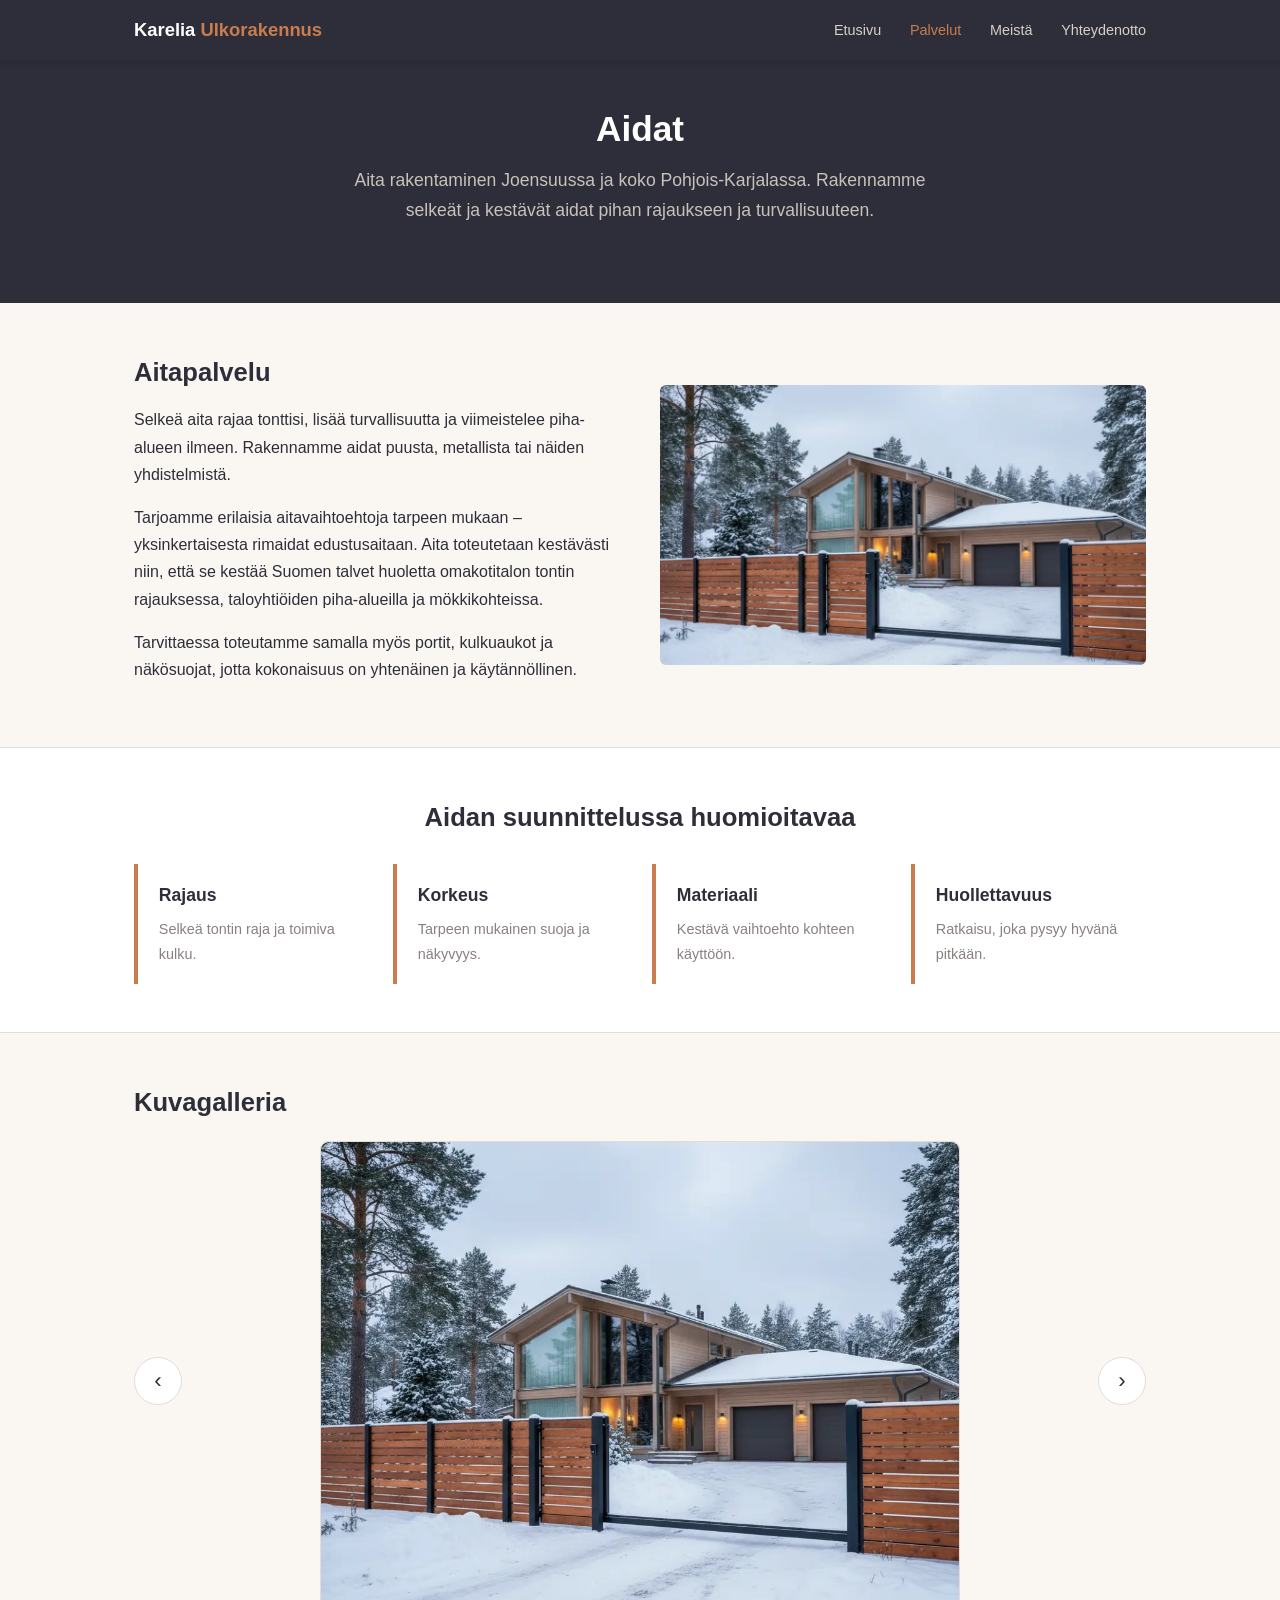
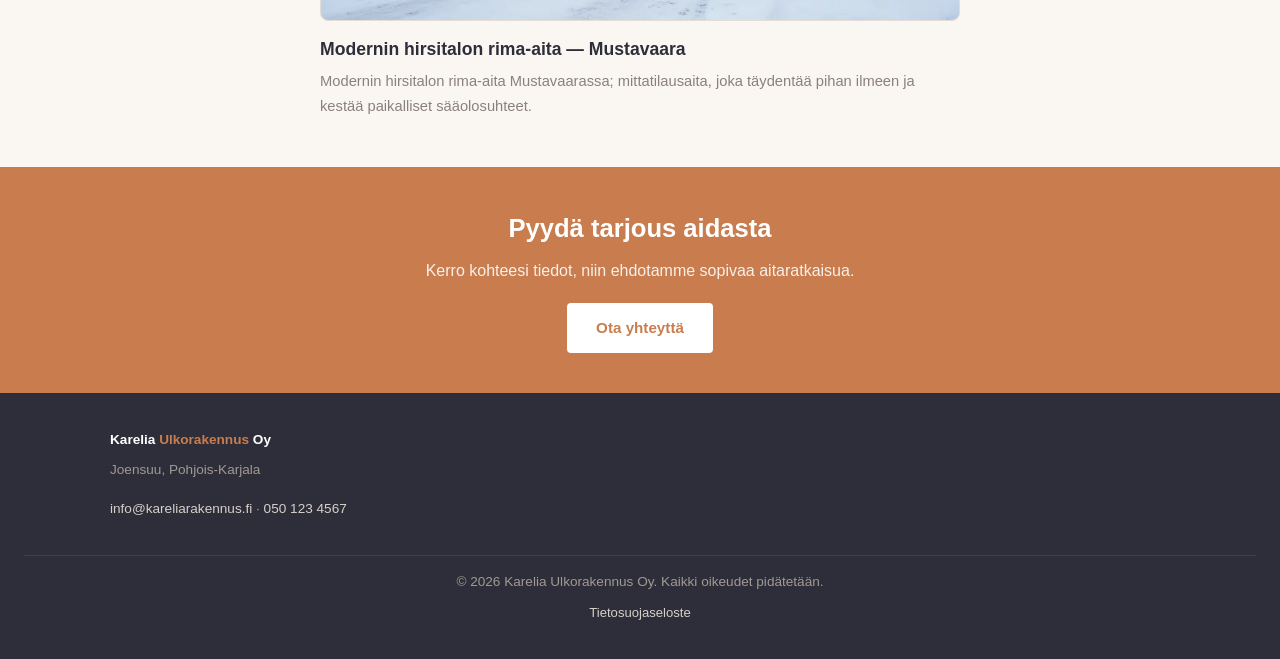
==== aidat.html @ 410aeb9b "Update galleries and SEO copy for piharakennukset, aidat, pergolat; remove duplicate gallery" ====
<!DOCTYPE html>
<html lang="fi">
<head>
  <meta charset="UTF-8">
  <meta name="viewport" content="width=device-width, initial-scale=1.0">
  <title>Aidat – Karelia Ulkorakennus Oy | Joensuu, Pohjois-Karjala</title>
  <meta name="description" content="Aita rakentaminen Joensuu ja koko Pohjois-Karjala. Toteutamme puu- ja yhdistelmäaidat omakotitaloihin, mökeille ja taloyhtiöihin.">
  <meta name="description" content="Rima- ja porttiratkaisut Joensuu, Mustavaara ja koko Pohjois‑Karjala — modernit hirsitalon rima‑aidat, portit, näkösuojat ja rivitalojen aitauskokonaisuudet.">
  <link rel="stylesheet" href="style.css">
  <link rel="icon" type="image/png" sizes="32x32" href="images/favicon/favicon-32x32.png">
  <link rel="icon" type="image/png" sizes="16x16" href="images/favicon/favicon-16x16.png">
  <link rel="apple-touch-icon" href="images/favicon/apple-touch-icon.png">
  <link rel="manifest" href="images/favicon/site.webmanifest">
</head>
<body>
  <header><div class="header-inner"><a class="logo" href="index.html">Karelia <span>Ulkorakennus</span></a><nav aria-label="Päänavigaatio"><ul><li><a href="index.html">Etusivu</a></li><li class="has-submenu"><span class="nav-parent active">Palvelut</span><div class="submenu"><a href="terassit.html">Terassit</a><a href="pergolat.html">Pergolat</a><a href="piharakennukset.html">Piharakennukset</a><a href="aidat.html" class="active">Aidat</a><a href="piharemontit.html">Piharemontit</a></div></li><li><a href="yritys.html">Meistä</a></li><li><a href="yhteydenotto.html">Yhteydenotto</a></li></ul></nav><div class="hamburger" id="hbg" onclick="toggleMenu()"><span></span><span></span><span></span></div></div><div class="mobile-nav" id="mobile-nav"><a href="index.html">Etusivu</a><a href="#" class="mobile-nav-parent" onclick="event.preventDefault();document.getElementById('mobile-subnav').classList.toggle('open')">Palvelut</a><div class="mobile-subnav" id="mobile-subnav"><a href="terassit.html" class="sub-link">Terassit</a><a href="pergolat.html" class="sub-link">Pergolat</a><a href="piharakennukset.html" class="sub-link">Piharakennukset</a><a href="aidat.html" class="sub-link active">Aidat</a><a href="piharemontit.html" class="sub-link">Piharemontit</a></div><a href="yritys.html">Meistä</a><a href="yhteydenotto.html">Yhteydenotto</a></div></header>
  <main>
    <section class="hero" style="padding: 3rem 1.5rem;"><div class="container"><h1>Aidat</h1><p>Aita rakentaminen Joensuussa ja koko Pohjois-Karjalassa. Rakennamme selkeät ja kestävät aidat pihan rajaukseen ja turvallisuuteen.</p></div></section>
    <section><div class="container"><div class="service-row"><div><h2>Aitapalvelu</h2><p>Selkeä aita rajaa tonttisi, lisää turvallisuutta ja viimeistelee piha-alueen ilmeen. Rakennamme aidat puusta, metallista tai näiden yhdistelmistä.</p><p>Tarjoamme erilaisia aitavaihtoehtoja tarpeen mukaan – yksinkertaisesta rimaidat edustusaitaan. Aita toteutetaan kestävästi niin, että se kestää Suomen talvet huoletta omakotitalon tontin rajauksessa, taloyhtiöiden piha-alueilla ja mökkikohteissa.</p><p>Tarvittaessa toteutamme samalla myös portit, kulkuaukot ja näkösuojat, jotta kokonaisuus on yhtenäinen ja käytännöllinen.</p></div><div class="card-img" style="height:280px; border-radius:6px;"><img src="images/palvelut/aidat/aita1.webp" alt="Puuaita tontin rajalla omakotitalon pihassa Polvijärvellä Pohjois-Karjalassa"></div></div></div></section>
    <section style="background: var(--white); border-top:1px solid var(--border); border-bottom:1px solid var(--border);"><div class="container"><h2 class="section-title">Aidan suunnittelussa huomioitavaa</h2><div class="info-grid"><div class="info-block"><h3>Rajaus</h3><p>Selkeä tontin raja ja toimiva kulku.</p></div><div class="info-block"><h3>Korkeus</h3><p>Tarpeen mukainen suoja ja näkyvyys.</p></div><div class="info-block"><h3>Materiaali</h3><p>Kestävä vaihtoehto kohteen käyttöön.</p></div><div class="info-block"><h3>Huollettavuus</h3><p>Ratkaisu, joka pysyy hyvänä pitkään.</p></div></div></div></section>
    <section>
      <div class="container">
        <h2>Kuvagalleria</h2>
        <div class="gallery-wrap" data-slider>
          <div class="gallery-slider">
            <button class="gallery-arrow prev" type="button" aria-label="Edellinen kuva">&#8249;</button>
            <div class="gallery-track">
              <figure class="gallery-slide active" data-title="Modernin hirsitalon rima‑aita" data-desc="Modernin hirsitalon rima‑aita Mustavaaran alueella; viimeistelty, mittatilausaita joka täydentää hirsitalon julkisivun ja piha‑alueen.">
                <div class="gallery-image"><img src="images/palvelut/aidat/aita1.webp" alt="Modernin hirsitalon rima-aita Mustavaara"></div>
              </figure>

              <figure class="gallery-slide" data-title="Käytännöllinen portti ja kulkuaukko" data-desc="Porttiratkaisu helpottaa kulkua ja parantaa pihan toiminnallisuutta; suunniteltu kestämään Pohjois‑Karjalan olosuhteet.">
                <div class="gallery-image"><img src="images/palvelut/aidat/aita2.webp" alt="Porttiratkaisu pihan kulkuaukolla Joensuu"></div>
              </figure>

              <figure class="gallery-slide" data-title="Rima‑aita - klassinen tontin rajaus" data-desc="Rima‑aita on kevyt ja huoliteltu ratkaisu tontin rajaukseen; sopii moderniin ja perinteiseen pihamiljööseen.">
                <div class="gallery-image"><img src="images/palvelut/aidat/aita3.webp" alt="Rima-aita tontin rajalla, Joensuu / Pohjois-Karjala"></div>
              </figure>

              <figure class="gallery-slide" data-title="Näkösuoja - yksityisyyttä pihalle" data-desc="Näkösuojaaita tarjoaa yksityisyyttä ja auringonsuojaa; valitaan materiaalit ja korkeus tontin mukaan.">
                <div class="gallery-image"><img src="images/palvelut/aidat/aita4.webp" alt="Näkösuoja-aita pihan reunalla, Joensuu"></div>
              </figure>

              <figure class="gallery-slide" data-title="Rivitalokokonaisuuden aitausratkaisu" data-desc="Kokonaisvaltainen rivitalon aitaus Joensuun Karhunmäessä; yhtenäinen ilme sekä kestävät materiaalivalinnat vaativiin käyttökohteisiin.">
                <div class="gallery-image"><img src="images/palvelut/aidat/aita5.webp" alt="Rivitalon aitaus kokonaisuus Karhunmäki, Joensuu"></div>
              </figure>
            </div>
            <button class="gallery-arrow next" type="button" aria-label="Seuraava kuva">&#8250;</button>
          </div>
          <div class="gallery-info">
            <h3>Modernin hirsitalon rima‑aita — Mustavaara</h3>
            <p>Modernin hirsitalon rima‑aita Mustavaarassa; mittatilausaita, joka täydentää pihan ilmeen ja kestää paikalliset sääolosuhteet.</p>
          </div>
        </div>
      </div>
    </section>
    <div class="strip"><div class="container"><h2>Pyydä tarjous aidasta</h2><p>Kerro kohteesi tiedot, niin ehdotamme sopivaa aitaratkaisua.</p><a href="yhteydenotto.html?aihe=aita" class="btn">Ota yhteyttä</a></div></div>
  </main>
  <footer><div class="footer-inner"><div><div class="footer-brand">Karelia <span>Ulkorakennus</span> Oy</div><p style="margin-top:.4rem;">Joensuu, Pohjois-Karjala</p><p><a href="mailto:info@kareliarakennus.fi">info@kareliarakennus.fi</a> · <a href="tel:+358501234567">050 123 4567</a></p></div></div><div class="footer-copy">&copy; 2026 Karelia Ulkorakennus Oy. Kaikki oikeudet pidätetään.</div><div class="footer-privacy"><a href="tietosuoja.html">Tietosuojaseloste</a></div></footer>
  <script>function toggleMenu(){document.getElementById('hbg').classList.toggle('open');document.getElementById('mobile-nav').classList.toggle('open');}function initGallerySliders(){document.querySelectorAll('[data-slider]').forEach(function(sliderRoot){const slides=sliderRoot.querySelectorAll('.gallery-slide');const prev=sliderRoot.querySelector('.gallery-arrow.prev');const next=sliderRoot.querySelector('.gallery-arrow.next');const track=sliderRoot.querySelector('.gallery-track');const infoTitle=sliderRoot.querySelector('.gallery-info h3');const infoText=sliderRoot.querySelector('.gallery-info p');if(!slides.length||!prev||!next||!track||!infoTitle||!infoText)return;let current=0;let startX=0;let isDown=false;const threshold=50;const render=function(){slides.forEach(function(slide,idx){slide.classList.toggle('active',idx===current);});infoTitle.textContent=slides[current].dataset.title||'';infoText.textContent=slides[current].dataset.desc||'';};const prevSlide=function(){current=(current-1+slides.length)%slides.length;render();};const nextSlide=function(){current=(current+1)%slides.length;render();};prev.addEventListener('click',prevSlide);next.addEventListener('click',nextSlide);track.addEventListener('dragstart',function(e){e.preventDefault();});track.addEventListener('mousedown',function(e){isDown=true;startX=e.clientX;track.classList.add('dragging');});window.addEventListener('mouseup',function(e){if(!isDown)return;const delta=e.clientX-startX;isDown=false;track.classList.remove('dragging');if(Math.abs(delta)>=threshold){if(delta>0)prevSlide();else nextSlide();}});track.addEventListener('mouseleave',function(){if(!isDown)return;isDown=false;track.classList.remove('dragging');});track.addEventListener('touchstart',function(e){startX=e.touches[0].clientX;},{passive:true});track.addEventListener('touchend',function(e){const delta=e.changedTouches[0].clientX-startX;if(Math.abs(delta)>=threshold){if(delta>0)prevSlide();else nextSlide();}});});}document.addEventListener('DOMContentLoaded',initGallerySliders);</script>
</body>
</html>
---- style.css ----
/* ===========================
   Karelia Ulkorakennus Oy
   style.css
   =========================== */

/* --- Reset & Base --- */
*, *::before, *::after { box-sizing: border-box; margin: 0; padding: 0; }

:root {
  --bg:        #FAF7F2;
  --primary:   #2E2E3A;
  --accent:    #C97D4E;
  --accent-dk: #A8612C;
  --support:   #8A8080;
  --white:     #FFFFFF;
  --border:    #E2DDD6;
  --font:      'Segoe UI', Arial, sans-serif;
}

html { scroll-behavior: smooth; }

body {
  background: var(--bg);
  color: var(--primary);
  font-family: var(--font);
  font-size: 1rem;
  line-height: 1.7;
}

img { display: block; max-width: 100%; height: auto; }
a { color: var(--accent); text-decoration: none; }
a:hover { text-decoration: underline; }

h1 { font-size: 2.2rem; line-height: 1.2; margin-bottom: 1rem; }
h2 { font-size: 1.6rem; margin-bottom: .75rem; }
h3 { font-size: 1.1rem; margin-bottom: .4rem; }
p  { margin-bottom: 1rem; }

.container { max-width: 1060px; margin: 0 auto; padding: 0 1.5rem; }
section { padding: 3rem 0; }

/* --- Header & Nav --- */
header {
  background: var(--primary);
  position: sticky;
  top: 0;
  z-index: 100;
  box-shadow: 0 2px 8px rgba(0,0,0,.15);
}

.header-inner {
  display: flex;
  align-items: center;
  justify-content: space-between;
  padding: .9rem 1.5rem;
  max-width: 1060px;
  margin: 0 auto;
}

.logo { color: #fff; font-size: 1.15rem; font-weight: 700; text-decoration: none; }
.logo span { color: var(--accent); }
.logo:hover { text-decoration: none; }

nav ul { list-style: none; display: flex; gap: 1.8rem; }
nav li { position: relative; }
nav a, nav .nav-parent {
  color: #D6D0C8;
  font-size: .9rem;
  font-weight: 500;
  text-decoration: none;
  transition: color .2s;
}
nav a:hover, nav a.active, nav .nav-parent.active, nav .nav-parent:hover { color: var(--accent); }

.submenu {
  display: none;
  position: absolute;
  top: 100%;
  left: 0;
  min-width: 220px;
  padding: .35rem 0;
  background: var(--primary);
  border: 1px solid #3E3E4E;
  border-radius: 6px;
  box-shadow: 0 8px 24px rgba(0, 0, 0, .2);
  z-index: 120;
}

.submenu a {
  display: block;
  padding: .45rem .9rem;
  white-space: nowrap;
}

li.has-submenu:hover .submenu,
li.has-submenu:focus-within .submenu {
  display: block;
}

/* Hamburger */
.hamburger { display: none; flex-direction: column; gap: 5px; cursor: pointer; padding: 4px; }
.hamburger span { display: block; width: 24px; height: 2px; background: #fff; border-radius: 2px; transition: all .3s; }
.hamburger.open span:nth-child(1) { transform: translateY(7px) rotate(45deg); }
.hamburger.open span:nth-child(2) { opacity: 0; }
.hamburger.open span:nth-child(3) { transform: translateY(-7px) rotate(-45deg); }

.mobile-nav { display: none; background: var(--primary); border-top: 1px solid #3E3E4E; }
.mobile-nav.open { display: block; }
.mobile-nav a { display: block; padding: .75rem 1.5rem; color: #D6D0C8; font-size: .95rem; border-bottom: 1px solid #3E3E4E; text-decoration: none; }
.mobile-nav a:hover, .mobile-nav a.active { color: var(--accent); background: rgba(255,255,255,.04); }
.mobile-nav-parent { position: relative; }
.mobile-subnav { display: none; }
.mobile-subnav.open { display: block; }
.mobile-subnav a { padding-left: 2.2rem; }

/* --- Hero --- */
.hero { background: var(--primary); color: #fff; padding: 4.5rem 1.5rem; text-align: center; }
.hero h1 { color: #fff; }
.hero p { color: #C8C2BA; font-size: 1.1rem; max-width: 580px; margin: 0 auto 1.8rem; }

.hero-img {
  width: 100%; max-width: 820px; height: 280px;
  background: #3E3E4E; border-radius: 8px;
  margin: 2rem auto 0;
  display: flex; align-items: center; justify-content: center;
  color: #888; font-size: .85rem;
  overflow: hidden;
}

/* Stats bar */
.stats-bar {
  display: flex; justify-content: center; flex-wrap: wrap;
  gap: 0; margin-top: 2rem; padding-top: 1rem;
}
.stat-item { text-align: center; padding: .8rem 2.5rem; }
.stat-num { font-size: 2rem; font-weight: 800; color: var(--accent); line-height: 1.1; }
.stat-label { font-size: .82rem; color: #A09A92; margin-top: .2rem; text-transform: uppercase; letter-spacing: .05em; }

/* --- Buttons --- */
.btn {
  display: inline-block; background: var(--accent); color: #fff;
  padding: .75rem 1.8rem; border-radius: 4px;
  font-weight: 700; font-size: .95rem; border: none; cursor: pointer;
  transition: background .2s; text-decoration: none;
}
.btn:hover { background: var(--accent-dk); text-decoration: none; color: #fff; }

.btn-outline { background: transparent; border: 2px solid var(--accent); color: var(--accent); }
.btn-outline:hover { background: var(--accent); color: #fff; }

/* --- Cards --- */
.cards {
  display: grid;
  grid-template-columns: repeat(auto-fit, minmax(190px, 1fr));
  gap: 1.25rem; margin-top: 1.5rem;
}
.card { background: #fff; border: 1px solid var(--border); border-radius: 6px; overflow: hidden; }
.card-img {
  width: 100%; height: 140px; background: #DDD8CF;
  display: flex; align-items: center; justify-content: center;
  color: var(--support); font-size: .8rem;
  overflow: hidden;
}
.card-body { padding: 1rem; }
.card-body h3 { color: var(--primary); }
.card-body p { color: var(--support); font-size: .88rem; margin: 0; }

/* --- Gallery slider --- */
.gallery-wrap { margin-top: 1rem; }
.gallery-slider {
  display: grid;
  grid-template-columns: 48px 1fr 48px;
  gap: .75rem;
  align-items: center;
}
.gallery-track {
  position: relative;
  width: 100%;
  max-width: 640px;
  margin: 0 auto;
  cursor: grab;
  user-select: none;
}
.gallery-track.dragging { cursor: grabbing; }
.gallery-slide { display: none; }
.gallery-slide.active { display: block; }
.gallery-image {
  width: 100%;
  aspect-ratio: 4 / 3;
  border-radius: 8px;
  border: 1px solid var(--border);
  background: #DDD8CF;
  display: flex;
  align-items: center;
  justify-content: center;
  color: var(--support);
  text-align: center;
  padding: 0;
  overflow: hidden;
}
.gallery-image img {
  width: 100%;
  height: 100%;
  object-fit: cover;
  border-radius: 8px;
}
.gallery-arrow {
  width: 48px;
  height: 48px;
  border: 1px solid var(--border);
  border-radius: 50%;
  background: #fff;
  color: var(--primary);
  font-size: 1.4rem;
  cursor: pointer;
}
.gallery-arrow:hover { color: var(--accent); border-color: var(--accent); }
.gallery-info {
  margin-top: .9rem;
  max-width: 640px;
  width: 100%;
  margin-left: auto;
  margin-right: auto;
  padding: 0;
}
.gallery-info h3 { margin-bottom: .25rem; }
.gallery-info p { margin: 0; color: var(--support); font-size: .92rem; }

/* --- Section titles --- */
.section-title { text-align: center; margin-bottom: .4rem; }
.section-sub { text-align: center; color: var(--support); margin-bottom: 1.5rem; }

/* --- CTA Strip --- */
.strip { background: var(--accent); color: #fff; text-align: center; padding: 2.5rem 1.5rem; }
.strip h2 { color: #fff; margin-bottom: .4rem; }
.strip p  { color: rgba(255,255,255,.88); margin-bottom: 1.2rem; }
.strip .btn { background: #fff; color: var(--accent); }
.strip .btn:hover { background: #f0e8df; color: var(--accent-dk); }

/* --- Info grid --- */
.info-grid {
  display: grid;
  grid-template-columns: repeat(auto-fit, minmax(210px, 1fr));
  gap: 1.5rem; margin-top: 1.5rem;
}
.info-block { background: #fff; border-left: 4px solid var(--accent); padding: 1.1rem 1.3rem; border-radius: 0 6px 6px 0; }
.info-block p { color: var(--support); margin: 0; font-size: .9rem; }

/* --- Services page --- */
.service-row { display: grid; grid-template-columns: 1fr 1fr; gap: 2.5rem; align-items: center; }
.btn-mobile { display: none; }
.svc-img {
  height: 240px; background: #DDD8CF; border-radius: 6px;
  display: flex; align-items: center; justify-content: center;
  color: var(--support); font-size: .8rem;
}
hr.divider { border: none; border-top: 1px solid var(--border); }

/* --- Contact page --- */
.contact-details-row {
  display: grid;
  grid-template-columns: repeat(auto-fit, minmax(180px, 1fr));
  gap: 1.5rem; margin-bottom: 2.5rem;
}
.contact-card { background: #fff; border: 1px solid var(--border); border-radius: 6px; padding: 1.2rem 1.4rem; }
.contact-card .label { font-size: .78rem; font-weight: 700; text-transform: uppercase; letter-spacing: .06em; color: var(--support); margin-bottom: .3rem; }
.contact-card p { margin: 0; font-size: .95rem; }

.full-form { background: #fff; border: 1px solid var(--border); border-radius: 6px; padding: 2rem; }
.form-grid { display: grid; grid-template-columns: 1fr 1fr; gap: 1rem; }
.form-grid .full { grid-column: 1 / -1; }

label { font-weight: 600; font-size: .88rem; display: block; margin-bottom: .2rem; }
input[type="text"], input[type="email"], input[type="tel"], textarea, select {
  width: 100%; padding: .65rem .9rem;
  border: 1px solid var(--border); border-radius: 4px;
  background: var(--bg); color: var(--primary);
  font-family: var(--font); font-size: .95rem; transition: border-color .2s;
}
input:focus, textarea:focus, select:focus { outline: none; border-color: var(--accent); }
textarea { resize: vertical; min-height: 120px; }

/* --- About page --- */
.about-grid { display: grid; grid-template-columns: 1fr 1fr; gap: 3rem; align-items: center; }
.about-img {
  height: 280px; background: #DDD8CF; border-radius: 6px;
  display: flex; align-items: center; justify-content: center;
  color: var(--support); font-size: .8rem;
  overflow: hidden;
}

.about-subtitle {
  margin: .7rem 0 .45rem;
  font-size: 1rem;
  color: var(--primary);
}

.hero-img img,
.card-img img,
.about-img img {
  width: 100%;
  height: 100%;
  object-fit: cover;
}

.hero-img picture,
.card-img picture,
.about-img picture {
  display: block;
  width: 100%;
  height: 100%;
}

/* --- Privacy page --- */
.prose h2 { margin-top: 1.8rem; font-size: 1.2rem; }
.prose p, .prose ul { color: var(--support); }
.prose ul { padding-left: 1.5rem; margin-bottom: 1rem; }

/* --- Footer --- */
footer { background: var(--primary); color: #A09A92; padding: 2.2rem 1.5rem; font-size: .85rem; }
.footer-inner { max-width: 1060px; margin: 0 auto; display: flex; justify-content: space-between; flex-wrap: wrap; gap: 1.2rem; }
.footer-brand { color: #fff; font-weight: 700; }
.footer-brand span { color: var(--accent); }
.footer-inner p a { color: #D6D0C8; text-decoration: none; }
.footer-inner p a:hover { color: var(--accent); text-decoration: underline; }
.footer-copy { width: 100%; text-align: center; margin-top: 1.2rem; border-top: 1px solid #3E3E4E; padding-top: .9rem; }
.footer-privacy { text-align: center; margin-top: .45rem; }
.footer-privacy a { color: #D6D0C8; font-size: .82rem; text-decoration: none; }
.footer-privacy a:hover { color: var(--accent); text-decoration: underline; }

/* --- Responsive --- */
@media (max-width: 680px) {
  nav ul { display: none; }
  .hamburger { display: flex; }
  h1 { font-size: 1.75rem; }
  .hero { padding: 3rem 1rem; }
  .service-row { grid-template-columns: 1fr; }
  .service-row .service-text { order: 1; }
  .service-row .service-media { order: 2; }
  .service-row .btn-mobile {
    order: 3;
    display: inline-block;
    width: fit-content;
  }
  .service-row .btn-desktop { display: none; }
  .about-grid { grid-template-columns: 1fr; }
  .form-grid { grid-template-columns: 1fr; }
  .full-form { padding: 1.2rem; }
  .stat-item { padding: .6rem 1.2rem; }
  .gallery-slider { grid-template-columns: 38px 1fr 38px; gap: .45rem; }
  .gallery-arrow { width: 38px; height: 38px; font-size: 1.1rem; }
  .gallery-track { max-width: 100%; }
  .gallery-info { max-width: 100%; }
}
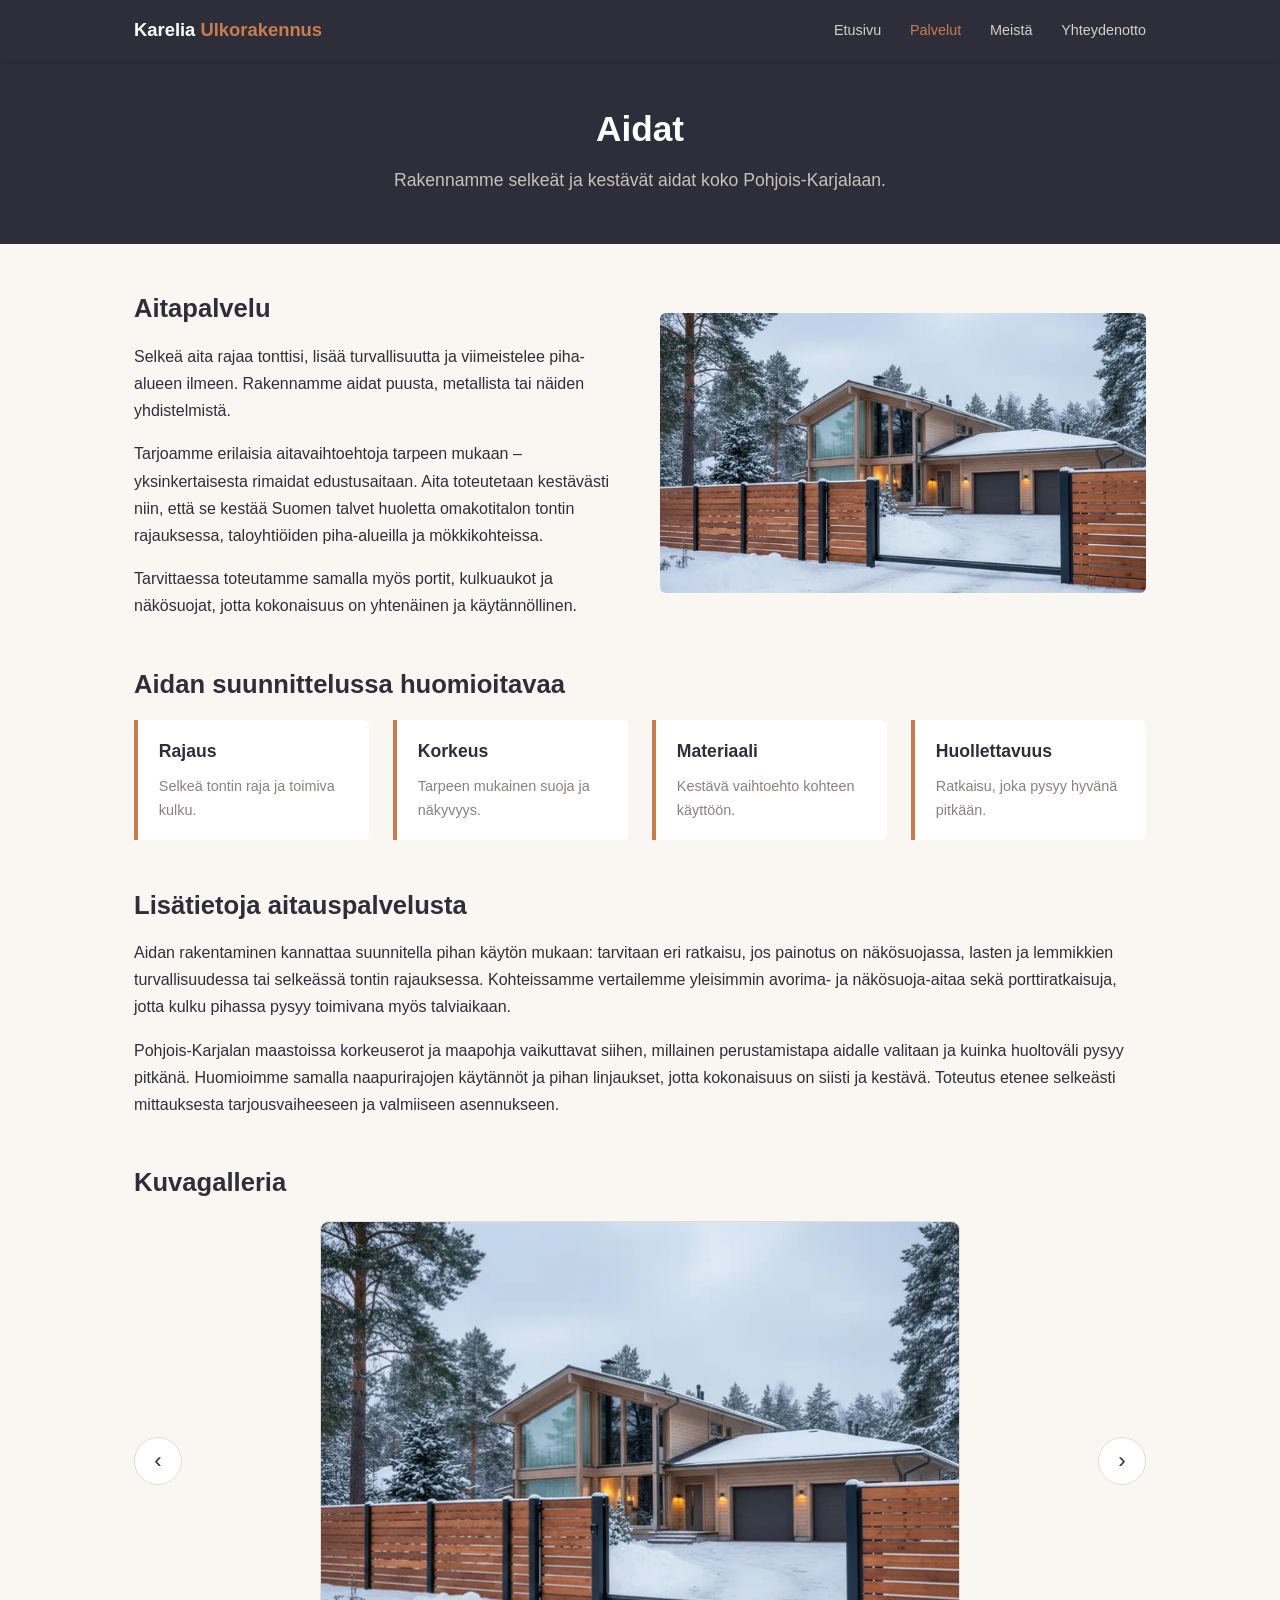
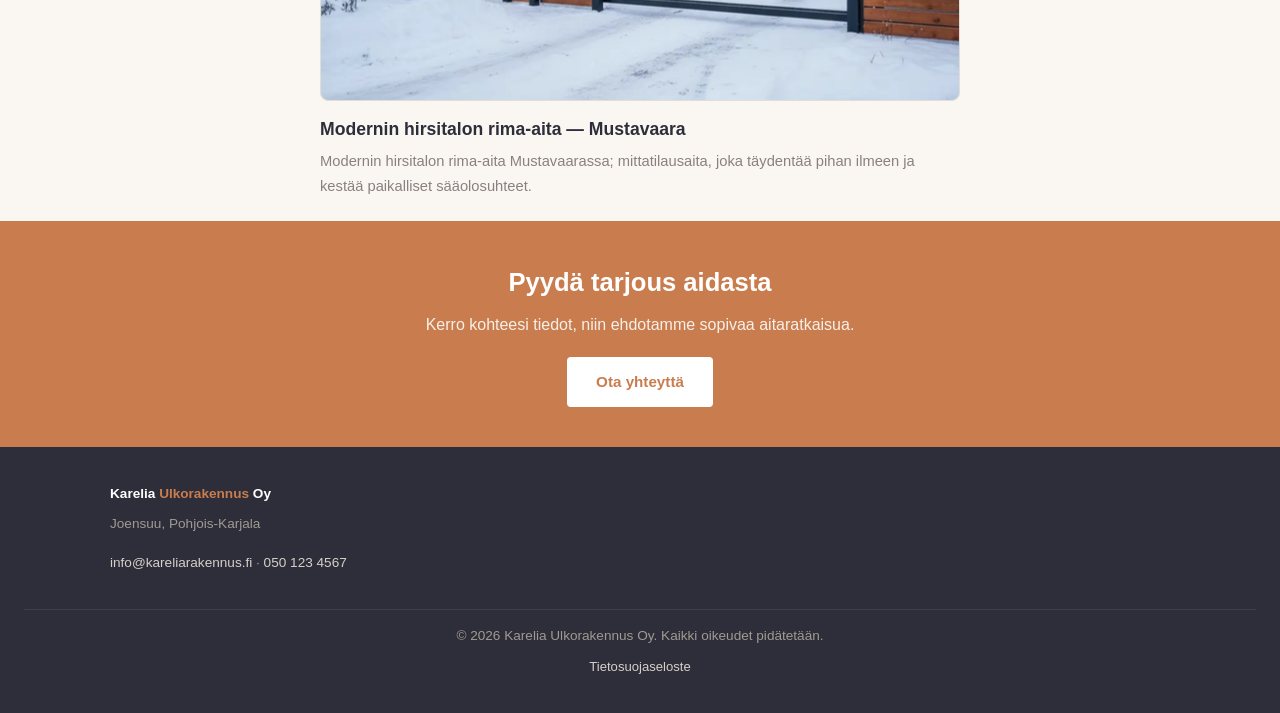
==== commit caae023c: "Update service pages layout, SEO sections, galleries, and mobile image mappings" ====
--- a/aidat.html
+++ b/aidat.html
@@ -12,12 +12,23 @@
   <link rel="apple-touch-icon" href="images/favicon/apple-touch-icon.png">
   <link rel="manifest" href="images/favicon/site.webmanifest">
 </head>
-<body>
+<body class="service-page">
   <header><div class="header-inner"><a class="logo" href="index.html">Karelia <span>Ulkorakennus</span></a><nav aria-label="Päänavigaatio"><ul><li><a href="index.html">Etusivu</a></li><li class="has-submenu"><span class="nav-parent active">Palvelut</span><div class="submenu"><a href="terassit.html">Terassit</a><a href="pergolat.html">Pergolat</a><a href="piharakennukset.html">Piharakennukset</a><a href="aidat.html" class="active">Aidat</a><a href="piharemontit.html">Piharemontit</a></div></li><li><a href="yritys.html">Meistä</a></li><li><a href="yhteydenotto.html">Yhteydenotto</a></li></ul></nav><div class="hamburger" id="hbg" onclick="toggleMenu()"><span></span><span></span><span></span></div></div><div class="mobile-nav" id="mobile-nav"><a href="index.html">Etusivu</a><a href="#" class="mobile-nav-parent" onclick="event.preventDefault();document.getElementById('mobile-subnav').classList.toggle('open')">Palvelut</a><div class="mobile-subnav" id="mobile-subnav"><a href="terassit.html" class="sub-link">Terassit</a><a href="pergolat.html" class="sub-link">Pergolat</a><a href="piharakennukset.html" class="sub-link">Piharakennukset</a><a href="aidat.html" class="sub-link active">Aidat</a><a href="piharemontit.html" class="sub-link">Piharemontit</a></div><a href="yritys.html">Meistä</a><a href="yhteydenotto.html">Yhteydenotto</a></div></header>
   <main>
-    <section class="hero" style="padding: 3rem 1.5rem;"><div class="container"><h1>Aidat</h1><p>Aita rakentaminen Joensuussa ja koko Pohjois-Karjalassa. Rakennamme selkeät ja kestävät aidat pihan rajaukseen ja turvallisuuteen.</p></div></section>
-    <section><div class="container"><div class="service-row"><div><h2>Aitapalvelu</h2><p>Selkeä aita rajaa tonttisi, lisää turvallisuutta ja viimeistelee piha-alueen ilmeen. Rakennamme aidat puusta, metallista tai näiden yhdistelmistä.</p><p>Tarjoamme erilaisia aitavaihtoehtoja tarpeen mukaan – yksinkertaisesta rimaidat edustusaitaan. Aita toteutetaan kestävästi niin, että se kestää Suomen talvet huoletta omakotitalon tontin rajauksessa, taloyhtiöiden piha-alueilla ja mökkikohteissa.</p><p>Tarvittaessa toteutamme samalla myös portit, kulkuaukot ja näkösuojat, jotta kokonaisuus on yhtenäinen ja käytännöllinen.</p></div><div class="card-img" style="height:280px; border-radius:6px;"><img src="images/palvelut/aidat/aita1.webp" alt="Puuaita tontin rajalla omakotitalon pihassa Polvijärvellä Pohjois-Karjalassa"></div></div></div></section>
-    <section style="background: var(--white); border-top:1px solid var(--border); border-bottom:1px solid var(--border);"><div class="container"><h2 class="section-title">Aidan suunnittelussa huomioitavaa</h2><div class="info-grid"><div class="info-block"><h3>Rajaus</h3><p>Selkeä tontin raja ja toimiva kulku.</p></div><div class="info-block"><h3>Korkeus</h3><p>Tarpeen mukainen suoja ja näkyvyys.</p></div><div class="info-block"><h3>Materiaali</h3><p>Kestävä vaihtoehto kohteen käyttöön.</p></div><div class="info-block"><h3>Huollettavuus</h3><p>Ratkaisu, joka pysyy hyvänä pitkään.</p></div></div></div></section>
+    <section class="hero" style="padding: 3rem 1.5rem;"><div class="container"><h1>Aidat</h1>
+      <p>Rakennamme selkeät ja kestävät aidat koko Pohjois-Karjalaan.</p></div></section>
+    <section><div class="container"><div class="service-row"><div><h2>Aitapalvelu</h2><p>Selkeä aita rajaa tonttisi, lisää turvallisuutta ja viimeistelee piha-alueen ilmeen. Rakennamme aidat puusta, metallista tai näiden yhdistelmistä.</p><p>Tarjoamme erilaisia aitavaihtoehtoja tarpeen mukaan – yksinkertaisesta rimaidat edustusaitaan. Aita toteutetaan kestävästi niin, että se kestää Suomen talvet huoletta omakotitalon tontin rajauksessa, taloyhtiöiden piha-alueilla ja mökkikohteissa.</p><p>Tarvittaessa toteutamme samalla myös portit, kulkuaukot ja näkösuojat, jotta kokonaisuus on yhtenäinen ja käytännöllinen.</p></div><div class="card-img" style="height:280px; border-radius:6px;"><img src="images/palvelut/aidat/aita1.webp" srcset="mobile-images/palvelut/aidat/aita1.webp 680w, images/palvelut/aidat/aita1.webp 1200w" sizes="(max-width: 680px) 100vw, 50vw" alt="Puuaita tontin rajalla omakotitalon pihassa Polvijärvellä Pohjois-Karjalassa"></div></div></div></section>
+    <section><div class="container"><h2 class="section-title section-title-left">Aidan suunnittelussa huomioitavaa</h2><div class="info-grid"><div class="info-block"><h3>Rajaus</h3><p>Selkeä tontin raja ja toimiva kulku.</p></div><div class="info-block"><h3>Korkeus</h3><p>Tarpeen mukainen suoja ja näkyvyys.</p></div><div class="info-block"><h3>Materiaali</h3><p>Kestävä vaihtoehto kohteen käyttöön.</p></div><div class="info-block"><h3>Huollettavuus</h3><p>Ratkaisu, joka pysyy hyvänä pitkään.</p></div></div></div></section>
+
+<section>
+      <div class="container">
+        <div class="service-seo">
+          <h2>Lisätietoja aitauspalvelusta</h2>
+          <p>Aidan rakentaminen kannattaa suunnitella pihan käytön mukaan: tarvitaan eri ratkaisu, jos painotus on näkösuojassa, lasten ja lemmikkien turvallisuudessa tai selkeässä tontin rajauksessa. Kohteissamme vertailemme yleisimmin avorima- ja näkösuoja-aitaa sekä porttiratkaisuja, jotta kulku pihassa pysyy toimivana myös talviaikaan.</p>
+          <p>Pohjois-Karjalan maastoissa korkeuserot ja maapohja vaikuttavat siihen, millainen perustamistapa aidalle valitaan ja kuinka huoltoväli pysyy pitkänä. Huomioimme samalla naapurirajojen käytännöt ja pihan linjaukset, jotta kokonaisuus on siisti ja kestävä. Toteutus etenee selkeästi mittauksesta tarjousvaiheeseen ja valmiiseen asennukseen.</p>
+      </div>
+    </section>
+
     <section>
       <div class="container">
         <h2>Kuvagalleria</h2>
@@ -26,23 +37,23 @@
             <button class="gallery-arrow prev" type="button" aria-label="Edellinen kuva">&#8249;</button>
             <div class="gallery-track">
               <figure class="gallery-slide active" data-title="Modernin hirsitalon rima‑aita" data-desc="Modernin hirsitalon rima‑aita Mustavaaran alueella; viimeistelty, mittatilausaita joka täydentää hirsitalon julkisivun ja piha‑alueen.">
-                <div class="gallery-image"><img src="images/palvelut/aidat/aita1.webp" alt="Modernin hirsitalon rima-aita Mustavaara"></div>
+                <div class="gallery-image"><img src="images/palvelut/aidat/aita1.webp" srcset="mobile-images/palvelut/aidat/aita1.webp 680w, images/palvelut/aidat/aita1.webp 1200w" sizes="(max-width: 680px) 100vw, 50vw" alt="Modernin hirsitalon rima-aita Mustavaara"></div>
               </figure>
 
               <figure class="gallery-slide" data-title="Käytännöllinen portti ja kulkuaukko" data-desc="Porttiratkaisu helpottaa kulkua ja parantaa pihan toiminnallisuutta; suunniteltu kestämään Pohjois‑Karjalan olosuhteet.">
-                <div class="gallery-image"><img src="images/palvelut/aidat/aita2.webp" alt="Porttiratkaisu pihan kulkuaukolla Joensuu"></div>
+                <div class="gallery-image"><img src="images/palvelut/aidat/aita2.webp" srcset="mobile-images/palvelut/aidat/aita2.webp 680w, images/palvelut/aidat/aita2.webp 1200w" sizes="(max-width: 680px) 100vw, 50vw" alt="Porttiratkaisu pihan kulkuaukolla Joensuu"></div>
               </figure>
 
               <figure class="gallery-slide" data-title="Rima‑aita - klassinen tontin rajaus" data-desc="Rima‑aita on kevyt ja huoliteltu ratkaisu tontin rajaukseen; sopii moderniin ja perinteiseen pihamiljööseen.">
-                <div class="gallery-image"><img src="images/palvelut/aidat/aita3.webp" alt="Rima-aita tontin rajalla, Joensuu / Pohjois-Karjala"></div>
+                <div class="gallery-image"><img src="images/palvelut/aidat/aita3.webp" srcset="mobile-images/palvelut/aidat/aita3.webp 680w, images/palvelut/aidat/aita3.webp 1200w" sizes="(max-width: 680px) 100vw, 50vw" alt="Rima-aita tontin rajalla, Joensuu / Pohjois-Karjala"></div>
               </figure>
 
               <figure class="gallery-slide" data-title="Näkösuoja - yksityisyyttä pihalle" data-desc="Näkösuojaaita tarjoaa yksityisyyttä ja auringonsuojaa; valitaan materiaalit ja korkeus tontin mukaan.">
-                <div class="gallery-image"><img src="images/palvelut/aidat/aita4.webp" alt="Näkösuoja-aita pihan reunalla, Joensuu"></div>
+                <div class="gallery-image"><img src="images/palvelut/aidat/aita4.webp" srcset="mobile-images/palvelut/aidat/aita4.webp 680w, images/palvelut/aidat/aita4.webp 1200w" sizes="(max-width: 680px) 100vw, 50vw" alt="Näkösuoja-aita pihan reunalla, Joensuu"></div>
               </figure>
 
               <figure class="gallery-slide" data-title="Rivitalokokonaisuuden aitausratkaisu" data-desc="Kokonaisvaltainen rivitalon aitaus Joensuun Karhunmäessä; yhtenäinen ilme sekä kestävät materiaalivalinnat vaativiin käyttökohteisiin.">
-                <div class="gallery-image"><img src="images/palvelut/aidat/aita5.webp" alt="Rivitalon aitaus kokonaisuus Karhunmäki, Joensuu"></div>
+                <div class="gallery-image"><img src="images/palvelut/aidat/aita5.webp" srcset="mobile-images/palvelut/aidat/aita5.webp 680w, images/palvelut/aidat/aita5.webp 1200w" sizes="(max-width: 680px) 100vw, 50vw" alt="Rivitalon aitaus kokonaisuus Karhunmäki, Joensuu"></div>
               </figure>
             </div>
             <button class="gallery-arrow next" type="button" aria-label="Seuraava kuva">&#8250;</button>
--- a/style.css
+++ b/style.css
@@ -37,7 +37,14 @@
 p  { margin-bottom: 1rem; }
 
 .container { max-width: 1060px; margin: 0 auto; padding: 0 1.5rem; }
-section { padding: 3rem 0; }
+section { padding: 2.2rem 0; }
+
+.service-page section { padding: 1.35rem 0; }
+.service-page main > section:first-of-type + section { margin-top: 1.35rem; }
+.service-page .hero p { margin-bottom: 0; }
+.service-page .service-row p:last-child,
+.service-page .service-seo p:last-child { margin-bottom: 0; }
+.service-page .info-grid { margin-top: .85rem; }
 
 /* --- Header & Nav --- */
 header {
@@ -228,6 +235,7 @@
 
 /* --- Section titles --- */
 .section-title { text-align: center; margin-bottom: .4rem; }
+.section-title-left { text-align: left; }
 .section-sub { text-align: center; color: var(--support); margin-bottom: 1.5rem; }
 
 /* --- CTA Strip --- */
@@ -350,5 +358,5 @@
   .gallery-slider { grid-template-columns: 38px 1fr 38px; gap: .45rem; }
   .gallery-arrow { width: 38px; height: 38px; font-size: 1.1rem; }
   .gallery-track { max-width: 100%; }
-  .gallery-info { max-width: 100%; }
-}
+  .gallery-info { max-width: calc(100% - 76px - .9rem); }
+}
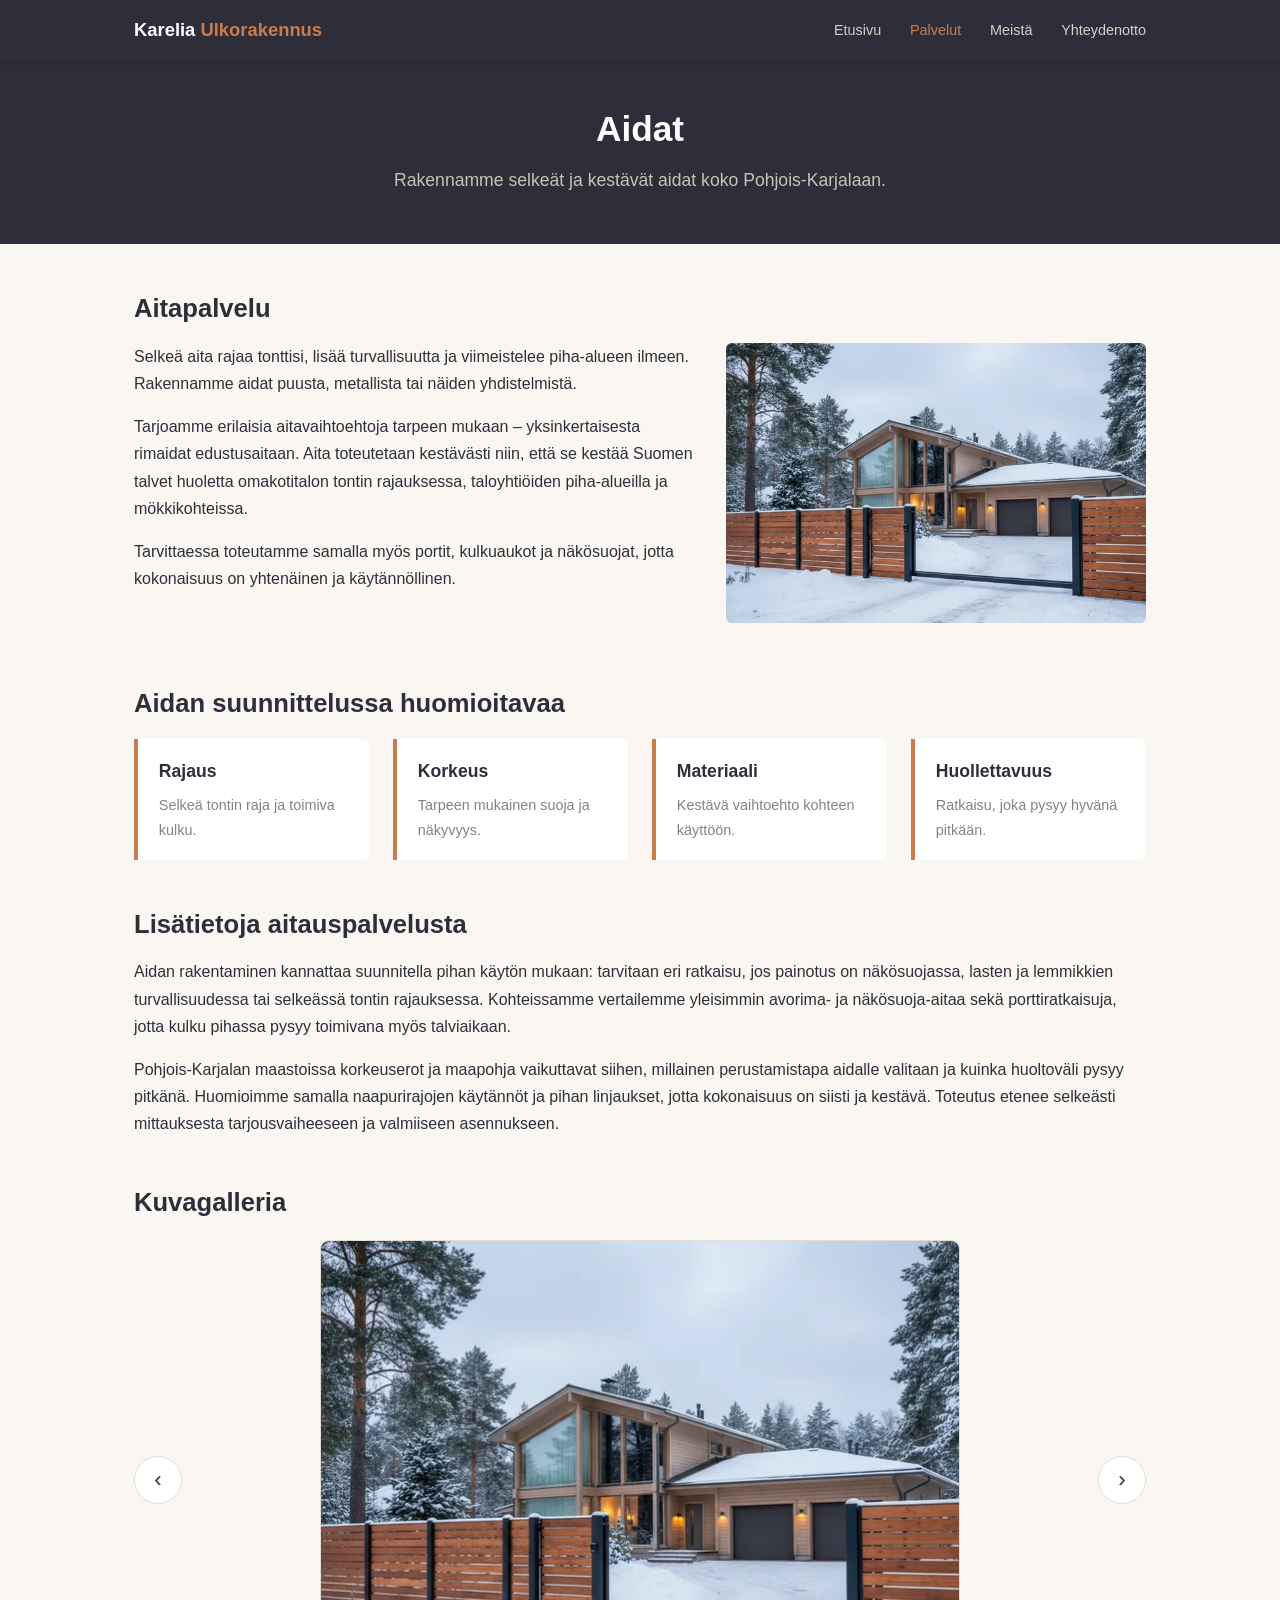
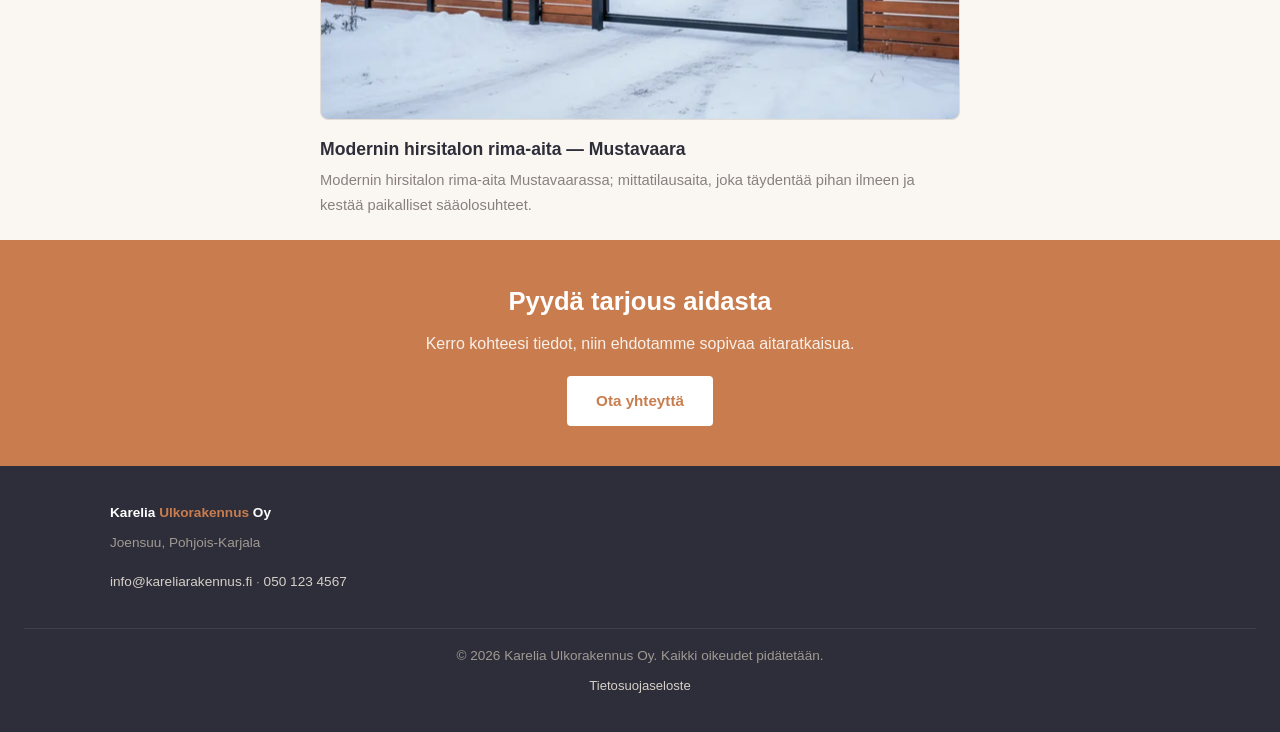
==== commit 4544d5da: "Unify hero spacing and service intro float-wrap layouts" ====
--- a/aidat.html
+++ b/aidat.html
@@ -17,7 +17,7 @@
   <main>
     <section class="hero" style="padding: 3rem 1.5rem;"><div class="container"><h1>Aidat</h1>
       <p>Rakennamme selkeät ja kestävät aidat koko Pohjois-Karjalaan.</p></div></section>
-    <section><div class="container"><div class="service-row"><div><h2>Aitapalvelu</h2><p>Selkeä aita rajaa tonttisi, lisää turvallisuutta ja viimeistelee piha-alueen ilmeen. Rakennamme aidat puusta, metallista tai näiden yhdistelmistä.</p><p>Tarjoamme erilaisia aitavaihtoehtoja tarpeen mukaan – yksinkertaisesta rimaidat edustusaitaan. Aita toteutetaan kestävästi niin, että se kestää Suomen talvet huoletta omakotitalon tontin rajauksessa, taloyhtiöiden piha-alueilla ja mökkikohteissa.</p><p>Tarvittaessa toteutamme samalla myös portit, kulkuaukot ja näkösuojat, jotta kokonaisuus on yhtenäinen ja käytännöllinen.</p></div><div class="card-img" style="height:280px; border-radius:6px;"><img src="images/palvelut/aidat/aita1.webp" srcset="mobile-images/palvelut/aidat/aita1.webp 680w, images/palvelut/aidat/aita1.webp 1200w" sizes="(max-width: 680px) 100vw, 50vw" alt="Puuaita tontin rajalla omakotitalon pihassa Polvijärvellä Pohjois-Karjalassa"></div></div></div></section>
+    <section><div class="container"><div class="service-flow"><h2>Aitapalvelu</h2><div class="card-img service-img-inline" style="height:280px; border-radius:6px;"><img src="images/palvelut/aidat/aita1.webp" srcset="mobile-images/palvelut/aidat/aita1.webp 680w, images/palvelut/aidat/aita1.webp 1200w" sizes="(max-width: 680px) 100vw, 50vw" alt="Puuaita tontin rajalla omakotitalon pihassa Polvijärvellä Pohjois-Karjalassa"></div><p>Selkeä aita rajaa tonttisi, lisää turvallisuutta ja viimeistelee piha-alueen ilmeen. Rakennamme aidat puusta, metallista tai näiden yhdistelmistä.</p><p>Tarjoamme erilaisia aitavaihtoehtoja tarpeen mukaan – yksinkertaisesta rimaidat edustusaitaan. Aita toteutetaan kestävästi niin, että se kestää Suomen talvet huoletta omakotitalon tontin rajauksessa, taloyhtiöiden piha-alueilla ja mökkikohteissa.</p><p>Tarvittaessa toteutamme samalla myös portit, kulkuaukot ja näkösuojat, jotta kokonaisuus on yhtenäinen ja käytännöllinen.</p></div></div></section>
     <section><div class="container"><h2 class="section-title section-title-left">Aidan suunnittelussa huomioitavaa</h2><div class="info-grid"><div class="info-block"><h3>Rajaus</h3><p>Selkeä tontin raja ja toimiva kulku.</p></div><div class="info-block"><h3>Korkeus</h3><p>Tarpeen mukainen suoja ja näkyvyys.</p></div><div class="info-block"><h3>Materiaali</h3><p>Kestävä vaihtoehto kohteen käyttöön.</p></div><div class="info-block"><h3>Huollettavuus</h3><p>Ratkaisu, joka pysyy hyvänä pitkään.</p></div></div></div></section>
 
 <section>
--- a/style.css
+++ b/style.css
@@ -42,6 +42,7 @@
 .service-page section { padding: 1.35rem 0; }
 .service-page main > section:first-of-type + section { margin-top: 1.35rem; }
 .service-page .hero p { margin-bottom: 0; }
+.hero-equal .hero p { margin-bottom: 0; }
 .service-page .service-row p:last-child,
 .service-page .service-seo p:last-child { margin-bottom: 0; }
 .service-page .info-grid { margin-top: .85rem; }
@@ -237,6 +238,7 @@
 .section-title { text-align: center; margin-bottom: .4rem; }
 .section-title-left { text-align: left; }
 .section-sub { text-align: center; color: var(--support); margin-bottom: 1.5rem; }
+.section-sub-left { text-align: left; }
 
 /* --- CTA Strip --- */
 .strip { background: var(--accent); color: #fff; text-align: center; padding: 2.5rem 1.5rem; }
@@ -255,7 +257,14 @@
 .info-block p { color: var(--support); margin: 0; font-size: .9rem; }
 
 /* --- Services page --- */
-.service-row { display: grid; grid-template-columns: 1fr 1fr; gap: 2.5rem; align-items: center; }
+.service-row { display: grid; grid-template-columns: 1fr 1fr; gap: 2.5rem; align-items: start; }
+.service-flow::after { content: ""; display: block; clear: both; }
+.service-img-inline {
+  float: right;
+  width: min(420px, 44%);
+  height: 280px;
+  margin: 0 0 1rem 2rem;
+}
 .btn-mobile { display: none; }
 .svc-img {
   height: 240px; background: #DDD8CF; border-radius: 6px;
@@ -289,7 +298,7 @@
 textarea { resize: vertical; min-height: 120px; }
 
 /* --- About page --- */
-.about-grid { display: grid; grid-template-columns: 1fr 1fr; gap: 3rem; align-items: center; }
+.about-grid { display: grid; grid-template-columns: 1fr 1fr; gap: 3rem; align-items: start; }
 .about-img {
   height: 280px; background: #DDD8CF; border-radius: 6px;
   display: flex; align-items: center; justify-content: center;
@@ -302,6 +311,15 @@
   font-size: 1rem;
   color: var(--primary);
 }
+
+.about-flow::after { content: ""; display: block; clear: both; }
+.about-img-inline {
+  float: right;
+  width: min(420px, 44%);
+  height: 280px;
+  margin: 0 0 1rem 2rem;
+}
+.about-clear { clear: none; }
 
 .hero-img img,
 .card-img img,
@@ -343,6 +361,12 @@
   h1 { font-size: 1.75rem; }
   .hero { padding: 3rem 1rem; }
   .service-row { grid-template-columns: 1fr; }
+  .service-img-inline {
+    float: none;
+    width: 100%;
+    margin: 0 0 1rem 0;
+    height: 260px;
+  }
   .service-row .service-text { order: 1; }
   .service-row .service-media { order: 2; }
   .service-row .btn-mobile {
@@ -352,6 +376,21 @@
   }
   .service-row .btn-desktop { display: none; }
   .about-grid { grid-template-columns: 1fr; }
+  .about-flow {
+    display: flex;
+    flex-direction: column;
+  }
+  .about-flow > * { order: 4; }
+  .about-flow > h2 { order: 1; }
+  .about-flow > .about-lead { order: 2; }
+  .about-flow > .about-img-inline { order: 3; }
+  .about-img-inline {
+    float: none;
+    width: 100%;
+    margin: 0 0 1rem 0;
+    height: 260px;
+  }
+  .about-clear { clear: none; }
   .form-grid { grid-template-columns: 1fr; }
   .full-form { padding: 1.2rem; }
   .stat-item { padding: .6rem 1.2rem; }
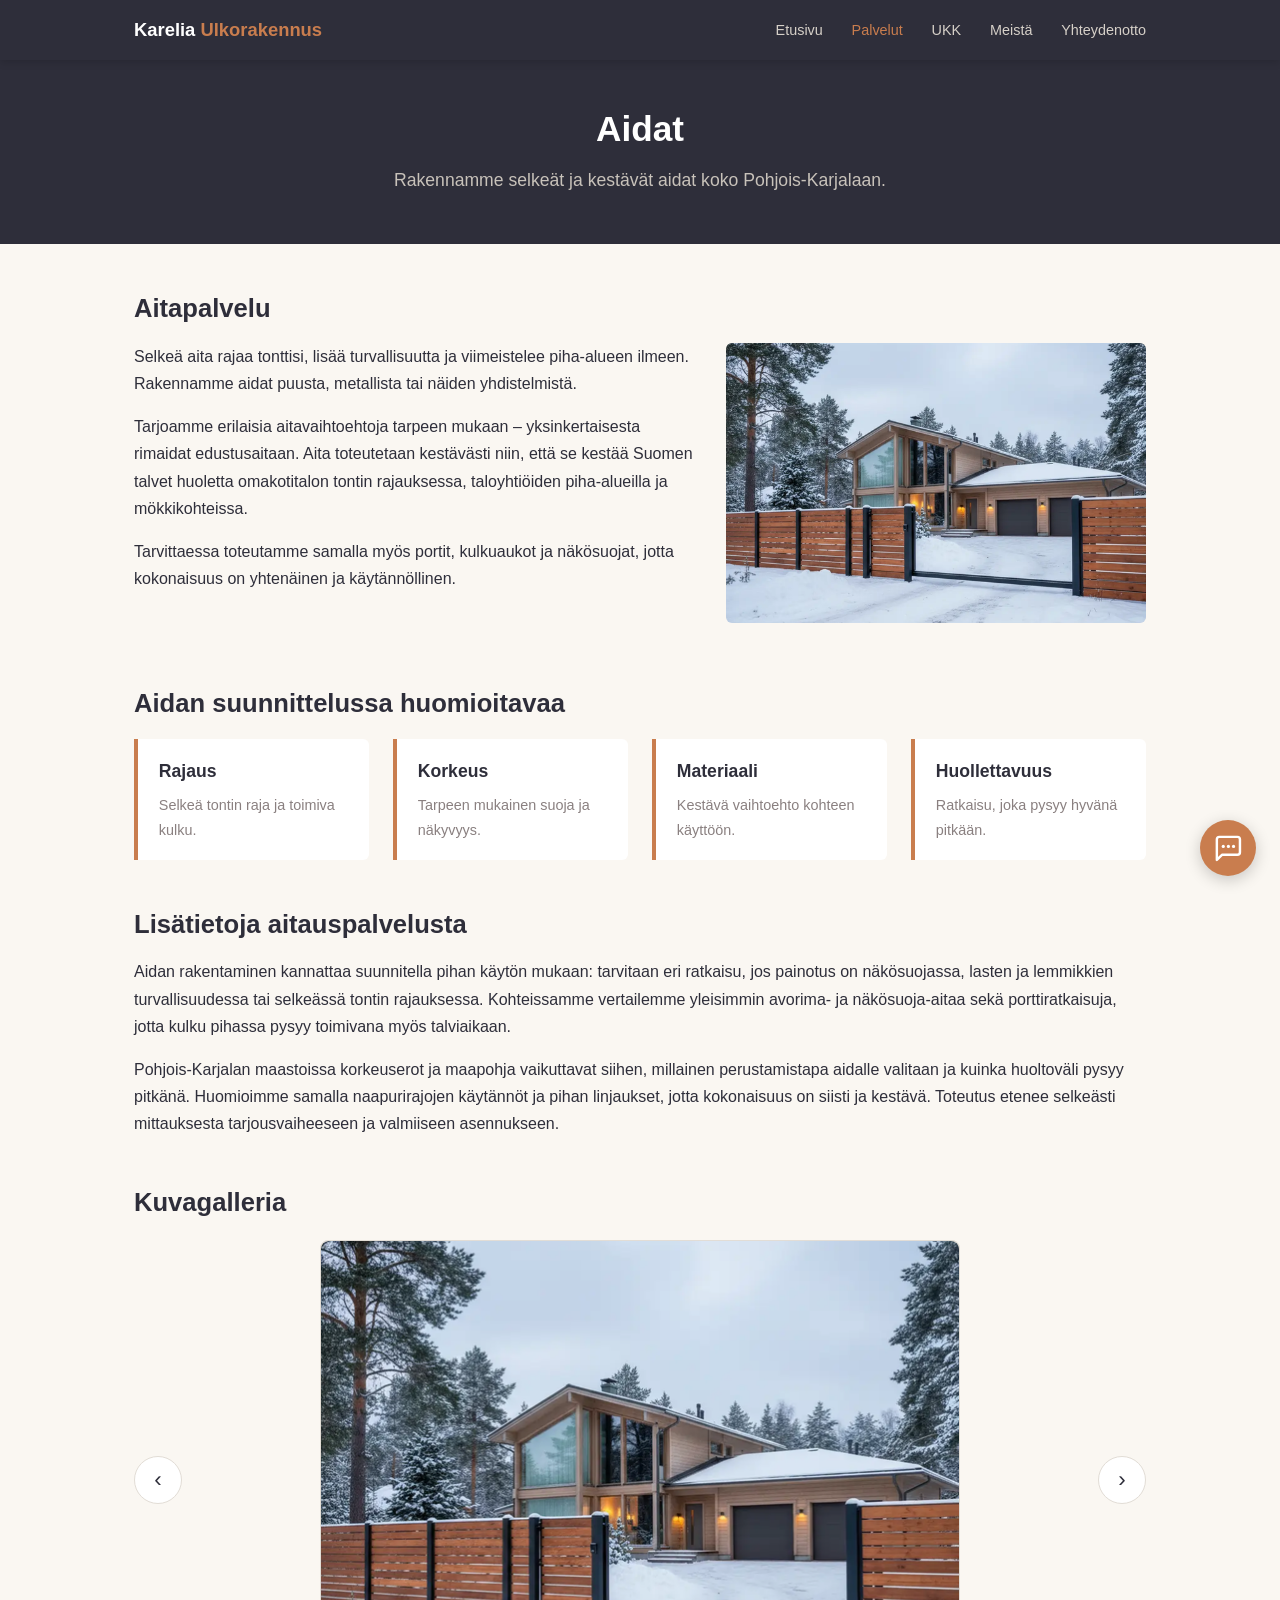
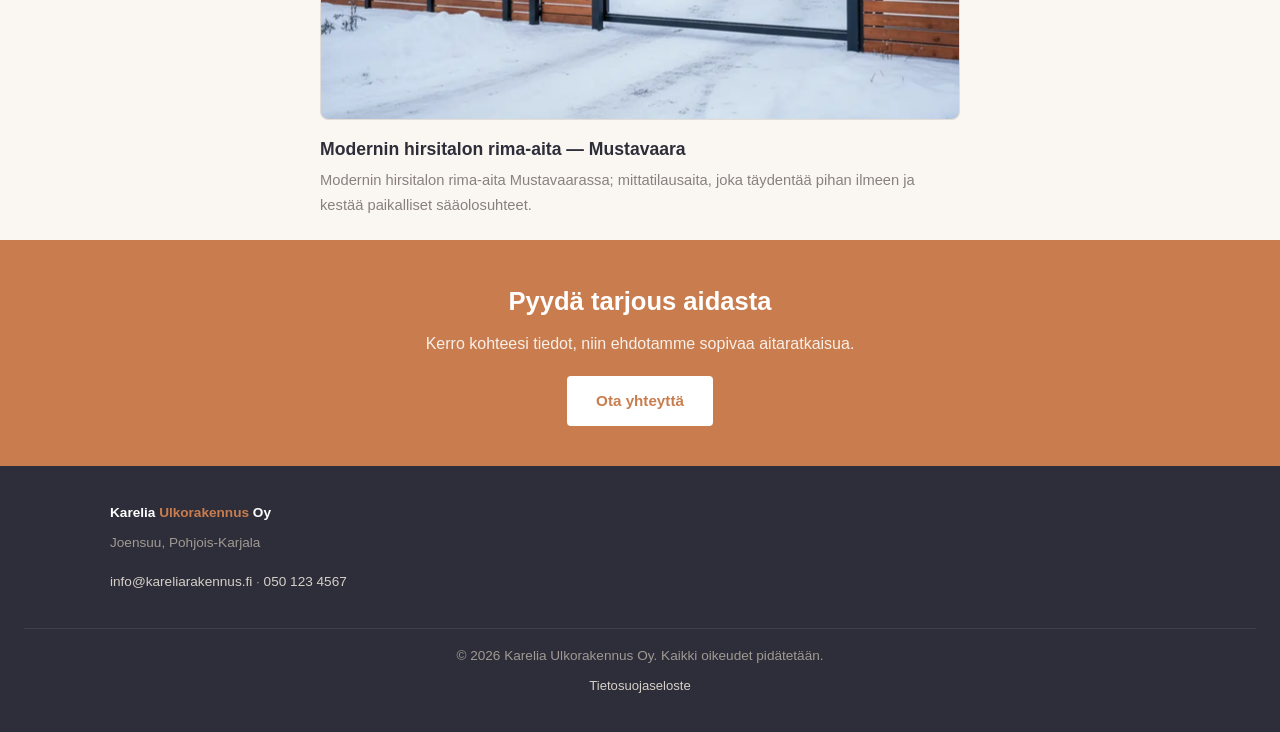
==== commit 1ac903af: "chat bot added and small layout changes" ====
--- a/aidat.html
+++ b/aidat.html
@@ -13,7 +13,8 @@
   <link rel="manifest" href="images/favicon/site.webmanifest">
 </head>
 <body class="service-page">
-  <header><div class="header-inner"><a class="logo" href="index.html">Karelia <span>Ulkorakennus</span></a><nav aria-label="Päänavigaatio"><ul><li><a href="index.html">Etusivu</a></li><li class="has-submenu"><span class="nav-parent active">Palvelut</span><div class="submenu"><a href="terassit.html">Terassit</a><a href="pergolat.html">Pergolat</a><a href="piharakennukset.html">Piharakennukset</a><a href="aidat.html" class="active">Aidat</a><a href="piharemontit.html">Piharemontit</a></div></li><li><a href="yritys.html">Meistä</a></li><li><a href="yhteydenotto.html">Yhteydenotto</a></li></ul></nav><div class="hamburger" id="hbg" onclick="toggleMenu()"><span></span><span></span><span></span></div></div><div class="mobile-nav" id="mobile-nav"><a href="index.html">Etusivu</a><a href="#" class="mobile-nav-parent" onclick="event.preventDefault();document.getElementById('mobile-subnav').classList.toggle('open')">Palvelut</a><div class="mobile-subnav" id="mobile-subnav"><a href="terassit.html" class="sub-link">Terassit</a><a href="pergolat.html" class="sub-link">Pergolat</a><a href="piharakennukset.html" class="sub-link">Piharakennukset</a><a href="aidat.html" class="sub-link active">Aidat</a><a href="piharemontit.html" class="sub-link">Piharemontit</a></div><a href="yritys.html">Meistä</a><a href="yhteydenotto.html">Yhteydenotto</a></div></header>
+  <header><div class="header-inner"><a class="logo" href="index.html">Karelia <span>Ulkorakennus</span></a><nav aria-label="Päänavigaatio"><ul><li><a href="index.html">Etusivu</a></li><li class="has-submenu"><span class="nav-parent active">Palvelut</span><div class="submenu"><a href="terassit.html">Terassit</a><a href="pergolat.html">Pergolat</a><a href="piharakennukset.html">Piharakennukset</a><a href="aidat.html" class="active">Aidat</a><a href="piharemontit.html">Piharemontit</a></div></li><li><a href="faq.html">UKK</a></li><li><a href="yritys.html">Meistä</a></li><li><a href="yhteydenotto.html">Yhteydenotto</a></li></ul></nav><div class="hamburger" id="hbg" onclick="toggleMenu()"><span></span><span></span><span></span></div></div><div class="mobile-nav" id="mobile-nav"><a href="index.html">Etusivu</a><a href="#" class="mobile-nav-parent" onclick="event.preventDefault();document.getElementById('mobile-subnav').classList.toggle('open')">Palvelut</a><div class="mobile-subnav" id="mobile-subnav"><a href="terassit.html" class="sub-link">Terassit</a><a href="pergolat.html" class="sub-link">Pergolat</a><a href="piharakennukset.html" class="sub-link">Piharakennukset</a><a href="aidat.html" class="sub-link active">Aidat</a><a href="piharemontit.html" class="sub-link">Piharemontit</a></div><a href="faq.html">UKK</a>
+      <a href="yritys.html">Meistä</a><a href="yhteydenotto.html">Yhteydenotto</a></div></header>
   <main>
     <section class="hero" style="padding: 3rem 1.5rem;"><div class="container"><h1>Aidat</h1>
       <p>Rakennamme selkeät ja kestävät aidat koko Pohjois-Karjalaan.</p></div></section>
@@ -69,5 +70,6 @@
   </main>
   <footer><div class="footer-inner"><div><div class="footer-brand">Karelia <span>Ulkorakennus</span> Oy</div><p style="margin-top:.4rem;">Joensuu, Pohjois-Karjala</p><p><a href="mailto:info@kareliarakennus.fi">info@kareliarakennus.fi</a> · <a href="tel:+358501234567">050 123 4567</a></p></div></div><div class="footer-copy">&copy; 2026 Karelia Ulkorakennus Oy. Kaikki oikeudet pidätetään.</div><div class="footer-privacy"><a href="tietosuoja.html">Tietosuojaseloste</a></div></footer>
   <script>function toggleMenu(){document.getElementById('hbg').classList.toggle('open');document.getElementById('mobile-nav').classList.toggle('open');}function initGallerySliders(){document.querySelectorAll('[data-slider]').forEach(function(sliderRoot){const slides=sliderRoot.querySelectorAll('.gallery-slide');const prev=sliderRoot.querySelector('.gallery-arrow.prev');const next=sliderRoot.querySelector('.gallery-arrow.next');const track=sliderRoot.querySelector('.gallery-track');const infoTitle=sliderRoot.querySelector('.gallery-info h3');const infoText=sliderRoot.querySelector('.gallery-info p');if(!slides.length||!prev||!next||!track||!infoTitle||!infoText)return;let current=0;let startX=0;let isDown=false;const threshold=50;const render=function(){slides.forEach(function(slide,idx){slide.classList.toggle('active',idx===current);});infoTitle.textContent=slides[current].dataset.title||'';infoText.textContent=slides[current].dataset.desc||'';};const prevSlide=function(){current=(current-1+slides.length)%slides.length;render();};const nextSlide=function(){current=(current+1)%slides.length;render();};prev.addEventListener('click',prevSlide);next.addEventListener('click',nextSlide);track.addEventListener('dragstart',function(e){e.preventDefault();});track.addEventListener('mousedown',function(e){isDown=true;startX=e.clientX;track.classList.add('dragging');});window.addEventListener('mouseup',function(e){if(!isDown)return;const delta=e.clientX-startX;isDown=false;track.classList.remove('dragging');if(Math.abs(delta)>=threshold){if(delta>0)prevSlide();else nextSlide();}});track.addEventListener('mouseleave',function(){if(!isDown)return;isDown=false;track.classList.remove('dragging');});track.addEventListener('touchstart',function(e){startX=e.touches[0].clientX;},{passive:true});track.addEventListener('touchend',function(e){const delta=e.changedTouches[0].clientX-startX;if(Math.abs(delta)>=threshold){if(delta>0)prevSlide();else nextSlide();}});});}document.addEventListener('DOMContentLoaded',initGallerySliders);</script>
+  <script src="chatbot.js"></script>
 </body>
 </html>
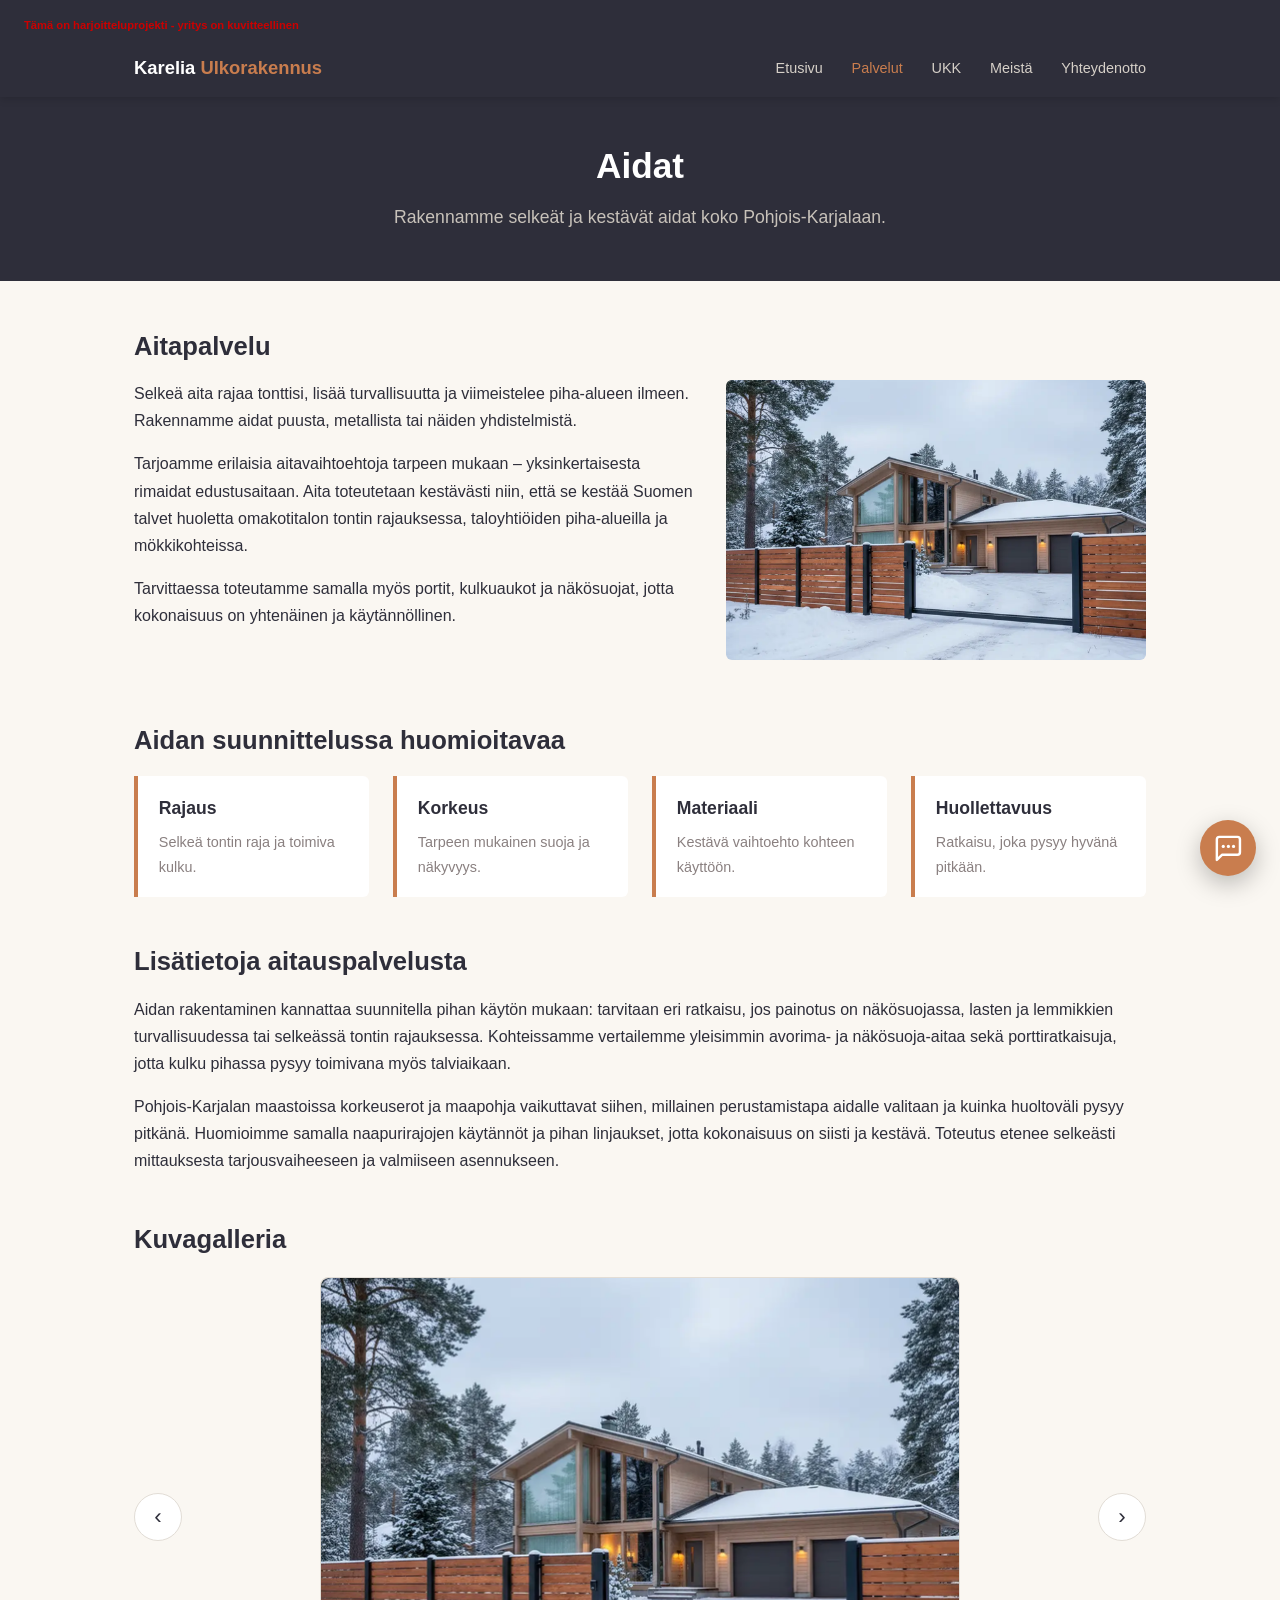
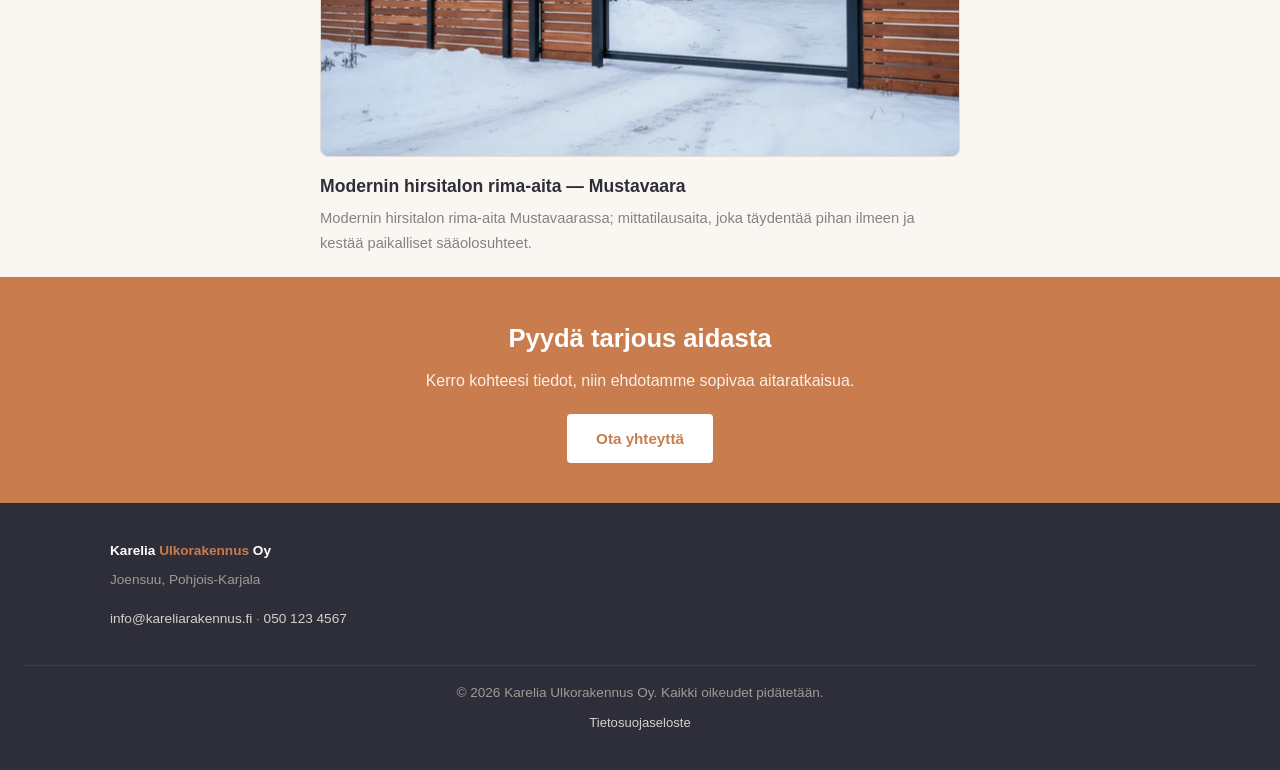
==== commit 53aaffa8: "kuvitteellinen yritys" ====
--- a/aidat.html
+++ b/aidat.html
@@ -13,7 +13,7 @@
   <link rel="manifest" href="images/favicon/site.webmanifest">
 </head>
 <body class="service-page">
-  <header><div class="header-inner"><a class="logo" href="index.html">Karelia <span>Ulkorakennus</span></a><nav aria-label="Päänavigaatio"><ul><li><a href="index.html">Etusivu</a></li><li class="has-submenu"><span class="nav-parent active">Palvelut</span><div class="submenu"><a href="terassit.html">Terassit</a><a href="pergolat.html">Pergolat</a><a href="piharakennukset.html">Piharakennukset</a><a href="aidat.html" class="active">Aidat</a><a href="piharemontit.html">Piharemontit</a></div></li><li><a href="faq.html">UKK</a></li><li><a href="yritys.html">Meistä</a></li><li><a href="yhteydenotto.html">Yhteydenotto</a></li></ul></nav><div class="hamburger" id="hbg" onclick="toggleMenu()"><span></span><span></span><span></span></div></div><div class="mobile-nav" id="mobile-nav"><a href="index.html">Etusivu</a><a href="#" class="mobile-nav-parent" onclick="event.preventDefault();document.getElementById('mobile-subnav').classList.toggle('open')">Palvelut</a><div class="mobile-subnav" id="mobile-subnav"><a href="terassit.html" class="sub-link">Terassit</a><a href="pergolat.html" class="sub-link">Pergolat</a><a href="piharakennukset.html" class="sub-link">Piharakennukset</a><a href="aidat.html" class="sub-link active">Aidat</a><a href="piharemontit.html" class="sub-link">Piharemontit</a></div><a href="faq.html">UKK</a>
+  <header><span style="color: #c00; font-weight: bold; font-size: 0.7rem; padding: 1rem 1.5rem 0; display: inline-block;">Tämä on harjoitteluprojekti - yritys on kuvitteellinen</span><div class="header-inner"><a class="logo" href="index.html">Karelia <span>Ulkorakennus</span></a><nav aria-label="Päänavigaatio"><ul><li><a href="index.html">Etusivu</a></li><li class="has-submenu"><span class="nav-parent active">Palvelut</span><div class="submenu"><a href="terassit.html">Terassit</a><a href="pergolat.html">Pergolat</a><a href="piharakennukset.html">Piharakennukset</a><a href="aidat.html" class="active">Aidat</a><a href="piharemontit.html">Piharemontit</a></div></li><li><a href="faq.html">UKK</a></li><li><a href="yritys.html">Meistä</a></li><li><a href="yhteydenotto.html">Yhteydenotto</a></li></ul></nav><div class="hamburger" id="hbg" onclick="toggleMenu()"><span></span><span></span><span></span></div></div><div class="mobile-nav" id="mobile-nav"><a href="index.html">Etusivu</a><a href="#" class="mobile-nav-parent" onclick="event.preventDefault();document.getElementById('mobile-subnav').classList.toggle('open')">Palvelut</a><div class="mobile-subnav" id="mobile-subnav"><a href="terassit.html" class="sub-link">Terassit</a><a href="pergolat.html" class="sub-link">Pergolat</a><a href="piharakennukset.html" class="sub-link">Piharakennukset</a><a href="aidat.html" class="sub-link active">Aidat</a><a href="piharemontit.html" class="sub-link">Piharemontit</a></div><a href="faq.html">UKK</a>
       <a href="yritys.html">Meistä</a><a href="yhteydenotto.html">Yhteydenotto</a></div></header>
   <main>
     <section class="hero" style="padding: 3rem 1.5rem;"><div class="container"><h1>Aidat</h1>
--- a/style.css
+++ b/style.css
@@ -1,3 +1,29 @@
+/* Chatbot fallback link style */
+.cb-link {
+  color: var(--accent);
+  text-decoration: underline;
+  cursor: pointer;
+  font-weight: 500;
+}
+/* Chatbot toggle button always visible */
+#cb-toggle {
+  position: fixed;
+  bottom: 1.5rem;
+  right: 1.5rem;
+  z-index: 9999;
+  width: 56px;
+  height: 56px;
+  border-radius: 50%;
+  background: #C97D4E;
+  color: #fff;
+  border: none;
+  cursor: pointer;
+  box-shadow: 0 4px 16px rgba(0,0,0,.2);
+  font-size: 2rem;
+  display: flex;
+  align-items: center;
+  justify-content: center;
+}
 /* ===========================
    Karelia Ulkorakennus Oy
    style.css
@@ -399,3 +425,471 @@
   .gallery-track { max-width: 100%; }
   .gallery-info { max-width: calc(100% - 76px - .9rem); }
 }
+
+
+/* ===========================================
+   BOOKING WIZARD – ajanvaraus.html
+   =========================================== */
+
+/* Fonts loaded in ajanvaraus.html:
+   Playfair Display (600,700) + DM Sans (300,400,500,600) */
+
+/* ── Custom properties (scoped additions) ── */
+:root {
+  --clay:       #c97d4e;   /* matches --accent */
+  --clay-dark:  #a85e2f;
+  --clay-light: #f0ddd0;
+  --bark:       #2c1f14;
+  --bark-mid:   #5a4030;
+  --fog:        #faf7f4;
+  --fog2:       #f3ede6;
+  --bdr:        #e0d5c8;
+  --bk-green:   #3d7a4a;
+  --bk-green-bg:#edf5ef;
+  --bk-red:     #b53030;
+  --bk-red-bg:  #fdf0f0;
+  --bk-red-bdr: #e8b0b0;
+}
+
+/* ── Page shell ── */
+.booking-section {
+  background: var(--fog);
+  padding: 1.5rem 1.5rem 3rem;
+}
+
+.booking-shell {
+  max-width: 680px;
+  margin: 0 auto;
+}
+
+.booking-title {
+  font-family: 'Playfair Display', Georgia, serif;
+  font-size: clamp(1.4rem, 3vw, 1.9rem);
+  color: var(--bark);
+  margin: 0 0 .4rem;
+  line-height: 1.15;
+}
+
+.booking-subtitle {
+  font-family: 'DM Sans', system-ui, sans-serif;
+  font-size: .95rem;
+  color: var(--bark-mid);
+  margin: 0 0 1.2rem;
+  font-weight: 300;
+}
+
+/* ── Progress track ── */
+.progress-track {
+  display: flex;
+  align-items: center;
+  margin-bottom: .75rem;
+}
+
+.progress-step {
+  display: flex;
+  flex-direction: column;
+  align-items: center;
+  gap: .35rem;
+  flex: 1;
+  position: relative;
+}
+
+.progress-step:not(:last-child)::after {
+  content: '';
+  position: absolute;
+  top: 15px;
+  left: calc(50% + 16px);
+  right: calc(-50% + 16px);
+  height: 2px;
+  background: var(--bdr);
+  transition: background .4s ease;
+  z-index: 0;
+}
+
+.progress-step.done:not(:last-child)::after { background: var(--clay); }
+
+.step-circle {
+  width: 32px; height: 32px;
+  border-radius: 50%;
+  border: 2px solid var(--bdr);
+  background: #fff;
+  display: flex; align-items: center; justify-content: center;
+  font-family: 'DM Sans', sans-serif;
+  font-size: .8rem; font-weight: 600; color: #aaa;
+  transition: all .35s cubic-bezier(.4,0,.2,1);
+  position: relative; z-index: 1;
+}
+
+.progress-step.active .step-circle {
+  border-color: var(--clay); background: var(--clay); color: #fff;
+  box-shadow: 0 0 0 4px rgba(201,125,78,.18);
+}
+
+.progress-step.done .step-circle {
+  border-color: var(--clay); background: var(--clay); color: #fff;
+}
+
+.step-label {
+  font-family: 'DM Sans', sans-serif;
+  font-size: .7rem; font-weight: 500; color: #bbb;
+  text-align: center; letter-spacing: .04em; text-transform: uppercase;
+  transition: color .3s;
+}
+
+.progress-step.active .step-label,
+.progress-step.done .step-label { color: var(--clay); }
+
+/* ── Wizard card ── */
+.wizard-card {
+  background: #fff;
+  border: 1px solid var(--bdr);
+  border-radius: 16px;
+  overflow: hidden;
+  box-shadow: 0 4px 40px rgba(44,31,20,.07);
+}
+
+/* ── Step panels ── */
+.step-panel { display: none; animation: bk-slideIn .38s cubic-bezier(.4,0,.2,1); }
+.step-panel.active { display: block; }
+.step-panel.going-back { animation: bk-slideInLeft .38s cubic-bezier(.4,0,.2,1); }
+
+@keyframes bk-slideIn     { from { opacity:0; transform:translateX(22px); }  to { opacity:1; transform:translateX(0); } }
+@keyframes bk-slideInLeft { from { opacity:0; transform:translateX(-22px); } to { opacity:1; transform:translateX(0); } }
+
+/* ── Panel regions ── */
+.panel-header {
+  padding: 1.2rem 1.8rem 1rem;
+  border-bottom: 1px solid var(--fog2);
+}
+
+.panel-header h2 {
+  font-family: 'Playfair Display', Georgia, serif;
+  font-size: 1.2rem; color: var(--bark); margin: 0 0 .15rem;
+}
+
+.panel-header p {
+  font-family: 'DM Sans', sans-serif;
+  font-size: .82rem; color: var(--bark-mid); margin: 0; font-weight: 300;
+}
+
+.panel-body { padding: 1.8rem 2.2rem 2rem; }
+
+.panel-footer {
+  padding: .9rem 1.8rem 1.2rem;
+  border-top: 1px solid var(--fog2);
+  display: flex; justify-content: space-between; align-items: center; gap: 1rem;
+}
+
+/* ── Calendar ── */
+.cal-nav {
+  display: flex; align-items: center; justify-content: space-between;
+  margin-bottom: .75rem;
+}
+
+.cal-month {
+  font-family: 'Playfair Display', Georgia, serif;
+  font-size: 1.15rem; color: var(--bark);
+}
+
+.cal-arrow {
+  width: 34px; height: 34px; border-radius: 50%;
+  border: 1.5px solid var(--bdr); background: transparent;
+  cursor: pointer; display: flex; align-items: center; justify-content: center;
+  transition: all .2s; color: var(--bark-mid); font-size: 1rem;
+}
+
+.cal-arrow:hover  { border-color: var(--clay); color: var(--clay); background: var(--clay-light); }
+.cal-arrow:disabled { opacity: .3; cursor: not-allowed; }
+
+.cal-grid {
+  display: grid;
+  grid-template-columns: repeat(7, 1fr);
+  gap: 3px;
+}
+
+.cal-weekday {
+  font-family: 'DM Sans', sans-serif;
+  font-size: .68rem; font-weight: 600; color: var(--bark-mid);
+  text-align: center; padding: .25rem 0;
+  text-transform: uppercase; letter-spacing: .06em;
+}
+
+.cal-day {
+  aspect-ratio: 1; border-radius: 6px; max-height: 44px;
+  border: 1.5px solid transparent; background: transparent;
+  cursor: pointer;
+  font-family: 'DM Sans', sans-serif;
+  font-size: .82rem; font-weight: 500; color: var(--bark);
+  display: flex; align-items: center; justify-content: center;
+  transition: all .18s; position: relative;
+}
+
+.cal-day:hover:not(.disabled):not(.empty):not(.weekend) {
+  border-color: var(--clay); background: var(--clay-light); color: var(--clay-dark);
+}
+
+.cal-day.selected {
+  background: var(--clay) !important; border-color: var(--clay) !important;
+  color: #fff !important; font-weight: 700;
+  box-shadow: 0 3px 12px rgba(201,125,78,.35);
+}
+
+.cal-day.today:not(.selected)::after {
+  content: ''; position: absolute; bottom: 4px; left: 50%;
+  transform: translateX(-50%);
+  width: 4px; height: 4px; border-radius: 50%; background: var(--clay);
+}
+
+.cal-day.disabled,
+.cal-day.weekend { opacity: .28; cursor: not-allowed; color: #999; }
+
+/* ── Time slots ── */
+.chosen-date-banner {
+  background: var(--fog2); border: 1px solid var(--bdr);
+  border-radius: 10px; padding: .85rem 1.1rem;
+  font-family: 'DM Sans', sans-serif; font-size: .9rem; color: var(--bark-mid);
+  margin-bottom: 1.5rem;
+  display: flex; align-items: center; gap: .6rem;
+}
+
+.chosen-date-banner strong { color: var(--bark); }
+
+.slots-loading {
+  text-align: center; padding: 2rem;
+  font-family: 'DM Sans', sans-serif; font-size: .9rem; color: var(--bark-mid);
+}
+
+.slots-loading .dot-spin {
+  display: inline-block; width: 8px; height: 8px; border-radius: 50%;
+  background: var(--clay); margin-right: 8px;
+  animation: bk-dotPulse 1s ease-in-out infinite;
+}
+
+@keyframes bk-dotPulse {
+  0%,100% { opacity: .3; transform: scale(.8); }
+  50%      { opacity: 1;  transform: scale(1.2); }
+}
+
+.time-grid {
+  display: grid;
+  grid-template-columns: repeat(auto-fill, minmax(140px, 1fr));
+  gap: .75rem;
+}
+
+.time-slot {
+  padding: 1rem .8rem; border-radius: 10px;
+  border: 1.5px solid var(--bdr); background: var(--fog);
+  cursor: pointer; text-align: center;
+  transition: all .2s cubic-bezier(.4,0,.2,1);
+  font-family: 'DM Sans', sans-serif;
+}
+
+.time-slot:hover:not(.booked) {
+  border-color: var(--clay); background: var(--clay-light);
+  transform: translateY(-2px);
+  box-shadow: 0 4px 14px rgba(201,125,78,.18);
+}
+
+.time-slot.selected {
+  background: var(--clay); border-color: var(--clay); color: #fff;
+  transform: translateY(-2px);
+  box-shadow: 0 4px 18px rgba(201,125,78,.35);
+}
+
+.time-slot.booked {
+  background: var(--bk-red-bg);
+  border-color: var(--bk-red-bdr);
+  cursor: not-allowed;
+  opacity: .75;
+}
+
+.time-slot.booked .ts-time {
+  color: var(--bk-red) !important;
+  text-decoration: line-through;
+}
+
+.time-slot.booked .ts-label {
+  color: var(--bk-red) !important;
+  font-size: .7rem; font-weight: 600;
+  text-transform: uppercase; letter-spacing: .04em;
+}
+
+.time-slot .ts-time {
+  font-size: 1.05rem; font-weight: 600; color: var(--bark);
+  display: block; margin-bottom: .2rem;
+}
+
+.time-slot.selected .ts-time { color: #fff; }
+
+.time-slot .ts-dur {
+  font-size: .72rem; color: var(--bark-mid); font-weight: 400;
+}
+
+.time-slot.selected .ts-dur { color: rgba(255,255,255,.75); }
+
+.slots-legend {
+  display: flex; gap: 1.2rem; margin-top: 1.2rem;
+  font-family: 'DM Sans', sans-serif; font-size: .78rem; color: var(--bark-mid);
+  flex-wrap: wrap;
+}
+
+.legend-dot {
+  width: 10px; height: 10px; border-radius: 50%;
+  display: inline-block; margin-right: 4px; vertical-align: middle;
+}
+
+/* ── Step 3: Contact details ── */
+.booking-summary-pill {
+  display: inline-flex; align-items: center; gap: .5rem;
+  background: var(--clay-light); border: 1px solid rgba(201,125,78,.3);
+  border-radius: 20px; padding: .4rem 1rem;
+  font-family: 'DM Sans', sans-serif; font-size: .82rem;
+  color: var(--clay-dark); font-weight: 600; margin-bottom: 1.6rem;
+}
+
+.fgroup {
+  display: flex; flex-direction: column; margin-bottom: 1rem;
+}
+
+.fgroup label {
+  font-family: 'DM Sans', sans-serif;
+  font-size: .8rem; font-weight: 600; color: var(--bark);
+  margin-bottom: .3rem; letter-spacing: .02em;
+}
+
+.fgroup label .req { color: var(--clay); margin-left: 2px; }
+
+.fgroup input {
+  padding: .75rem .95rem;
+  border: 1.5px solid var(--bdr); border-radius: 8px;
+  font-size: .95rem; font-family: 'DM Sans', sans-serif;
+  color: var(--bark); background: var(--fog); outline: none;
+  transition: border-color .2s, box-shadow .2s, background .2s;
+}
+
+.fgroup input:focus {
+  border-color: var(--clay);
+  box-shadow: 0 0 0 3px rgba(201,125,78,.14);
+  background: #fff;
+}
+
+.fgroup input.invalid {
+  border-color: var(--bk-red);
+  box-shadow: 0 0 0 3px rgba(181,48,48,.1);
+}
+
+.error-flash {
+  background: var(--bk-red-bg); border: 1.5px solid var(--bk-red-bdr);
+  border-radius: 8px; padding: .8rem 1rem;
+  font-family: 'DM Sans', sans-serif; font-size: .88rem;
+  color: var(--bk-red); margin-bottom: 1.2rem; display: none;
+}
+
+/* ── Success screen ── */
+.success-screen {
+  padding: 3rem 2.2rem; text-align: center;
+}
+
+.success-icon {
+  width: 72px; height: 72px; background: var(--bk-green-bg);
+  border-radius: 50%; display: flex; align-items: center; justify-content: center;
+  margin: 0 auto 1.5rem;
+  animation: bk-popIn .5s cubic-bezier(.34,1.56,.64,1);
+}
+
+@keyframes bk-popIn { from { transform: scale(0); opacity: 0; } to { transform: scale(1); opacity: 1; } }
+
+.success-icon svg {
+  width: 36px; height: 36px; stroke: var(--bk-green);
+  stroke-width: 2.5; fill: none;
+  stroke-linecap: round; stroke-linejoin: round;
+}
+
+.success-screen h2 {
+  font-family: 'Playfair Display', Georgia, serif;
+  font-size: 1.7rem; color: var(--bark); margin: 0 0 .6rem;
+}
+
+.success-screen p {
+  font-family: 'DM Sans', sans-serif; color: var(--bark-mid);
+  font-size: .95rem; font-weight: 300;
+  max-width: 420px; margin: 0 auto 2rem; line-height: 1.6;
+}
+
+.success-summary {
+  background: var(--fog2); border: 1px solid var(--bdr);
+  border-radius: 12px; padding: 1.2rem 1.5rem;
+  max-width: 360px; margin: 0 auto 2rem; text-align: left;
+}
+
+.ss-row {
+  display: flex; justify-content: space-between;
+  font-family: 'DM Sans', sans-serif; font-size: .88rem;
+  padding: .45rem 0; border-bottom: 1px solid var(--bdr);
+  color: var(--bark-mid);
+}
+
+.ss-row:last-child { border-bottom: none; }
+.ss-row strong { color: var(--bark); font-weight: 600; }
+
+.btn-back-home {
+  display: inline-block; padding: .75rem 2rem;
+  background: var(--bark); color: #fff; border-radius: 8px;
+  font-family: 'DM Sans', sans-serif; font-weight: 600; font-size: .93rem;
+  text-decoration: none; transition: background .2s;
+}
+
+.btn-back-home:hover { background: var(--bark-mid); text-decoration: none; color: #fff; }
+
+/* ── Nav buttons ── */
+.btn-prev {
+  padding: .65rem 1.3rem; border: 1.5px solid var(--bdr);
+  border-radius: 8px; background: transparent; color: var(--bark-mid);
+  font-family: 'DM Sans', sans-serif; font-size: .9rem; font-weight: 500;
+  cursor: pointer; transition: all .2s;
+}
+
+.btn-prev:hover { border-color: var(--clay); color: var(--clay); }
+
+.btn-next {
+  padding: .72rem 1.8rem; border: none; border-radius: 8px;
+  background: var(--clay); color: #fff;
+  font-family: 'DM Sans', sans-serif; font-size: .95rem; font-weight: 600;
+  cursor: pointer; transition: all .2s; margin-left: auto;
+}
+
+.btn-next:hover    { background: var(--clay-dark); }
+.btn-next:disabled { opacity: .35; cursor: not-allowed; }
+
+.btn-submit-final {
+  padding: .8rem 2.2rem; border: none; border-radius: 8px;
+  background: var(--clay); color: #fff;
+  font-family: 'DM Sans', sans-serif; font-size: 1rem; font-weight: 700;
+  cursor: pointer; transition: all .2s;
+  display: flex; align-items: center; gap: .5rem; margin-left: auto;
+}
+
+.btn-submit-final:hover    { background: var(--clay-dark); transform: translateY(-1px); }
+.btn-submit-final:disabled { opacity: .4; cursor: not-allowed; transform: none; }
+
+.bk-spinner {
+  width: 16px; height: 16px;
+  border: 2px solid rgba(255,255,255,.4); border-top-color: #fff;
+  border-radius: 50%; animation: bk-spin .7s linear infinite; display: none;
+}
+
+@keyframes bk-spin { to { transform: rotate(360deg); } }
+
+.form-notice {
+  font-family: 'DM Sans', sans-serif; font-size: .78rem;
+  color: #9a8070; margin: .5rem 0 0; line-height: 1.5;
+}
+
+/* ── Responsive ── */
+@media (max-width: 580px) {
+  .panel-header,
+  .panel-body,
+  .panel-footer  { padding-left: 1.2rem; padding-right: 1.2rem; }
+  .success-screen { padding: 2.2rem 1.2rem; }
+  .time-grid { grid-template-columns: repeat(2, 1fr); }
+}
